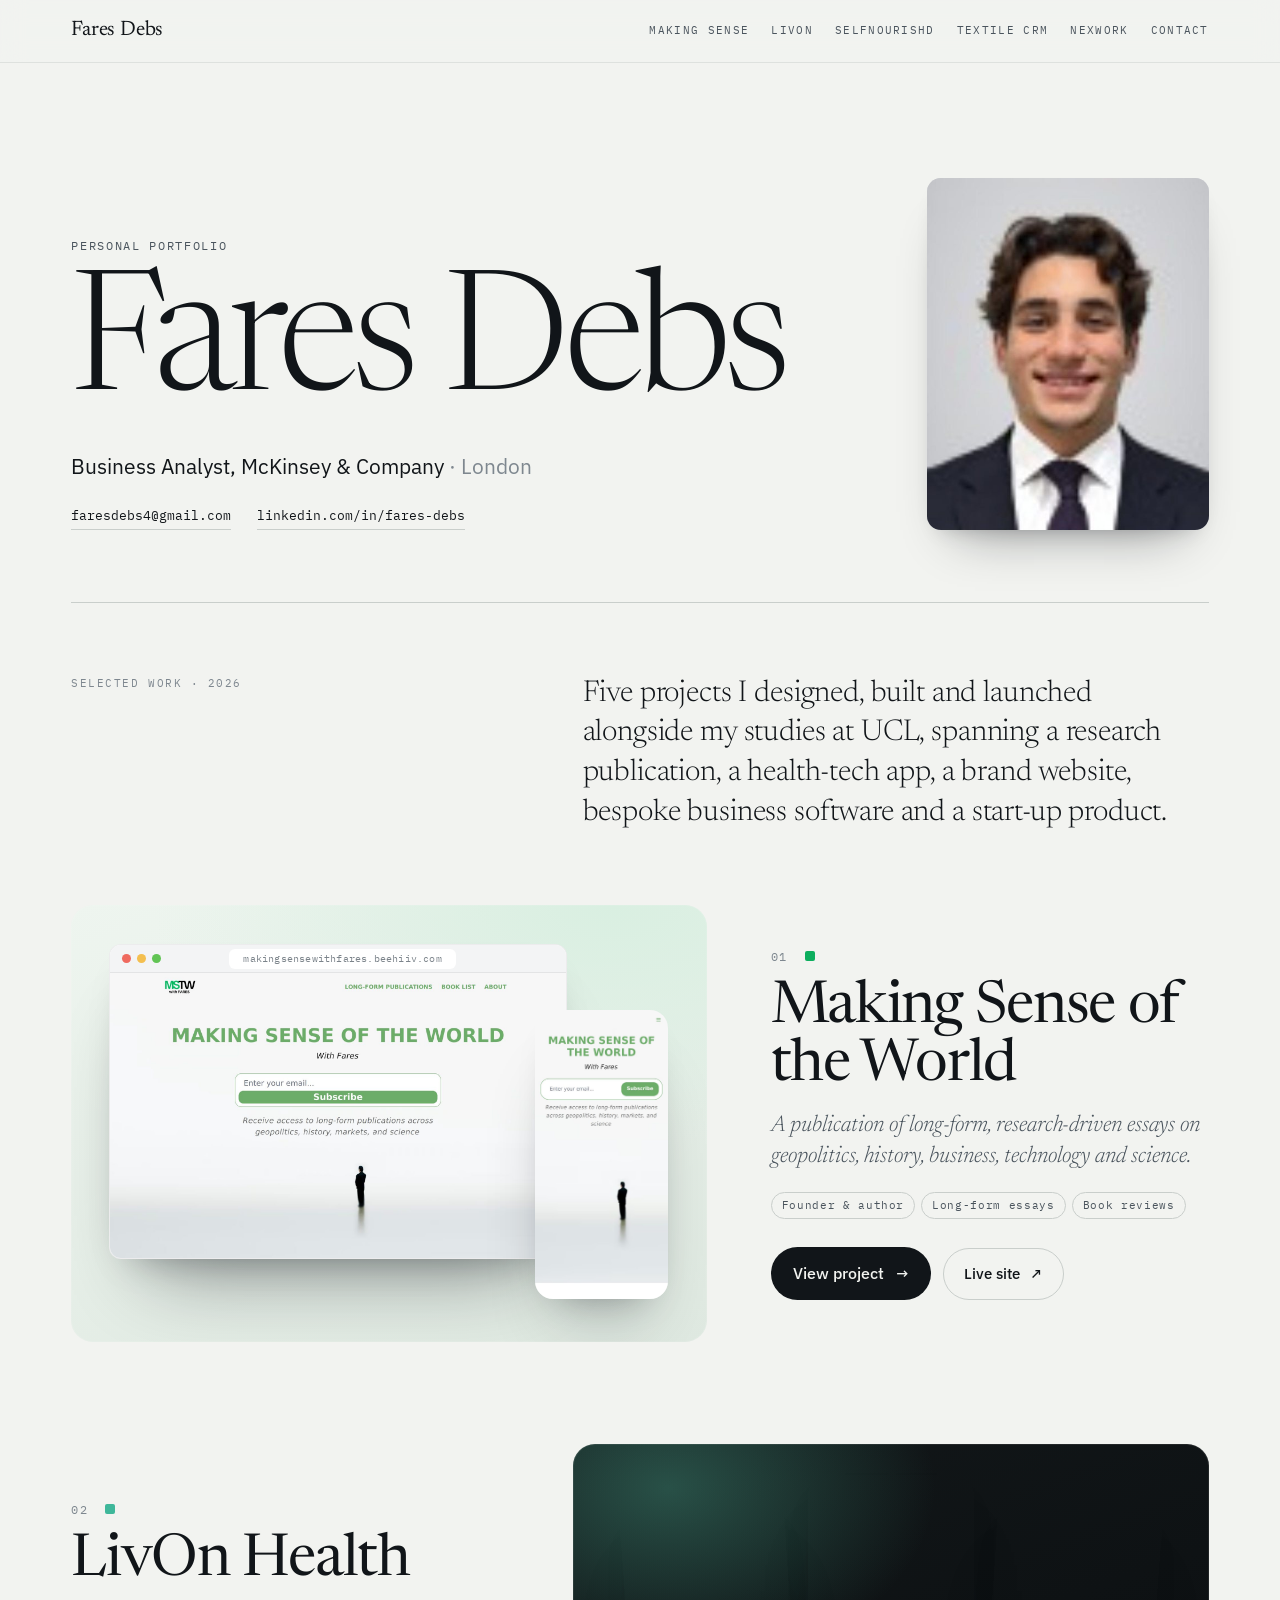
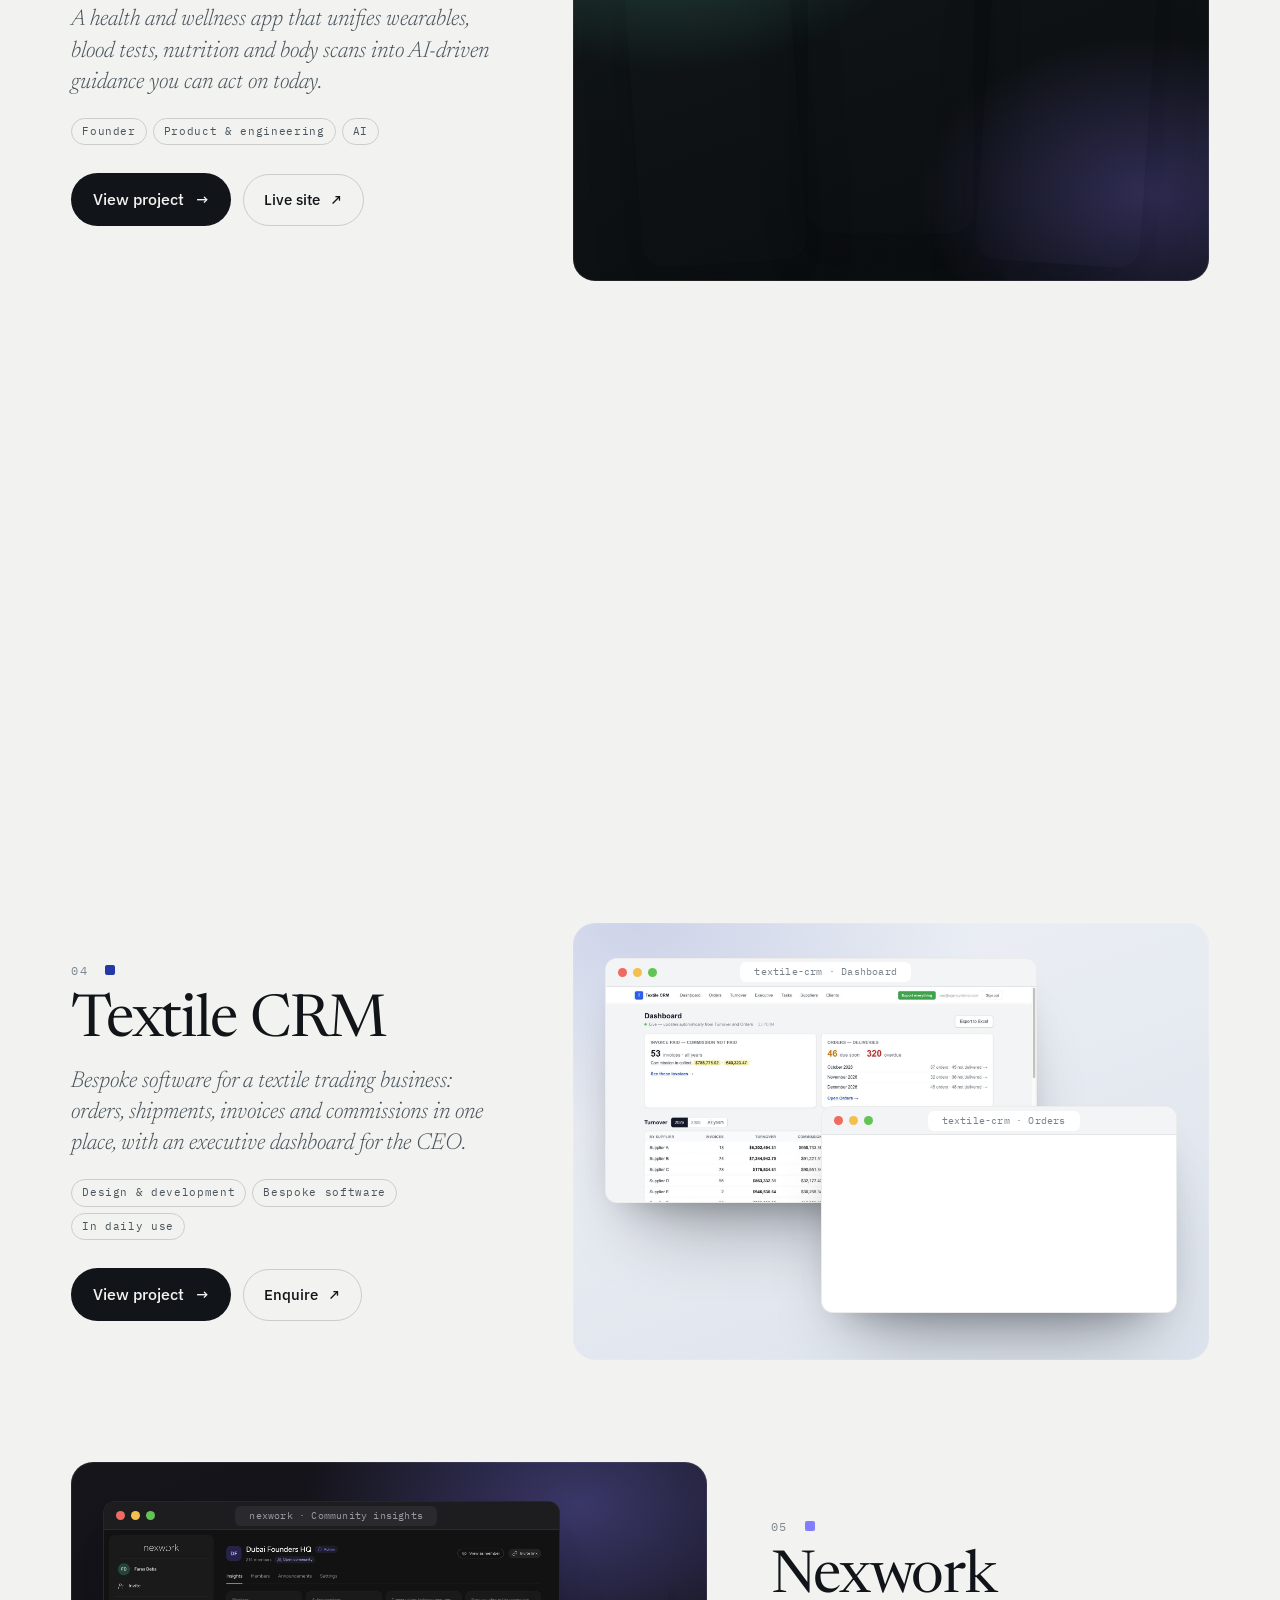
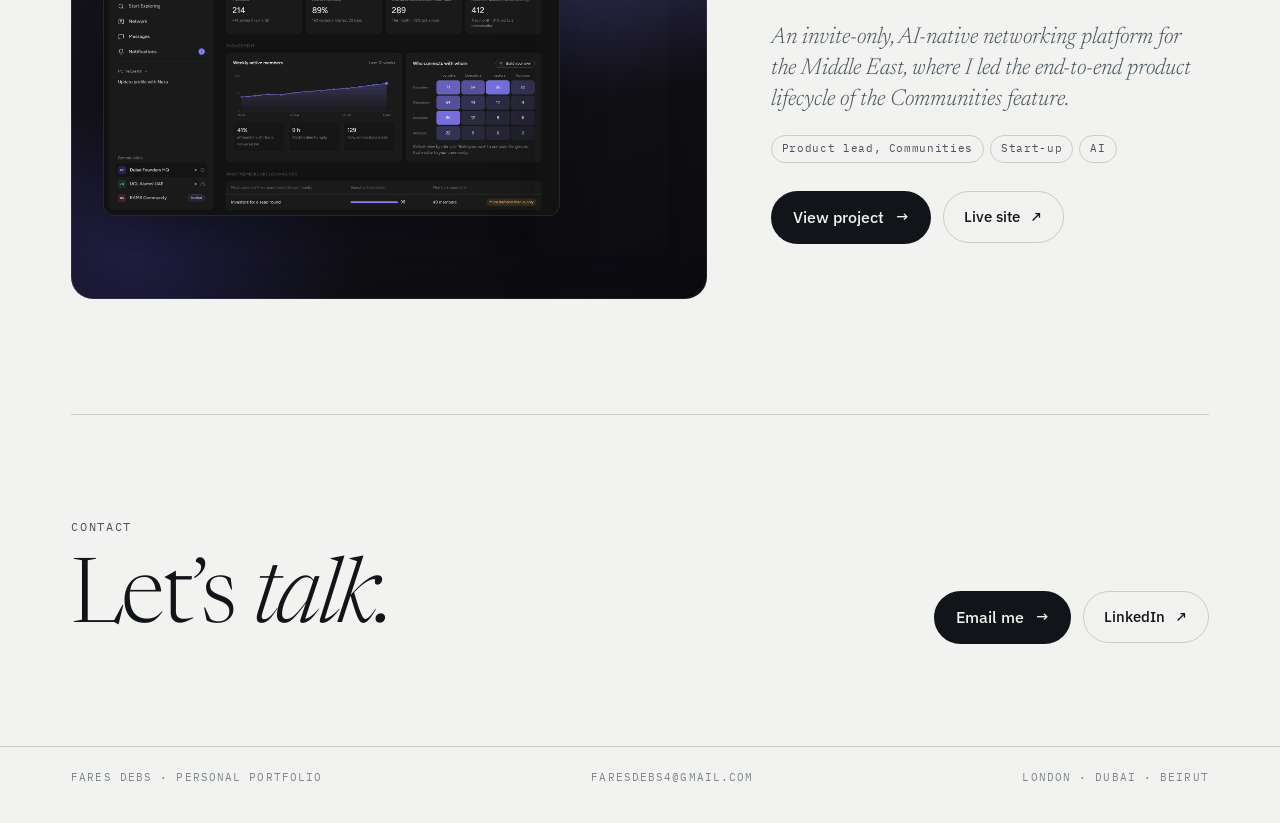
==== index.html @ 8f1ba691 "Add files via upload" ====
<!doctype html>
<html lang="en">
<head>
<meta charset="utf-8">
<meta name="viewport" content="width=device-width, initial-scale=1, viewport-fit=cover">
<title>Fares Debs · Personal Portfolio</title>
<meta name="description" content="Fares Debs, Business Analyst at McKinsey &amp; Company. Personal portfolio: Making Sense of the World, LivOn Health, Selfnourishd, Textile CRM and Nexwork.">
<meta property="og:title" content="Fares Debs · Personal Portfolio">
<meta property="og:description" content="Fares Debs, Business Analyst at McKinsey &amp; Company. Personal portfolio: Making Sense of the World, LivOn Health, Selfnourishd, Textile CRM and Nexwork.">
<meta property="og:type" content="website">
<meta property="og:image" content="/img/og.jpg">
<meta name="theme-color" content="#F2F3F0">
<link rel="icon" href="/favicon.svg" type="image/svg+xml">
<link rel="preconnect" href="https://fonts.googleapis.com"><link rel="preconnect" href="https://fonts.gstatic.com" crossorigin><link rel="stylesheet" href="https://fonts.googleapis.com/css2?family=IBM+Plex+Mono:wght@400;500&family=IBM+Plex+Sans:wght@400;500;600&family=Newsreader:ital,opsz,wght@0,6..72,300;0,6..72,400;1,6..72,300;1,6..72,400&display=swap">
<link rel="stylesheet" href="/style.css">
</head>
<body>
<header class="bar"><div class="wrap">
  <a class="me" href="/">Fares Debs</a>
  <nav aria-label="Projects"><a class="opt" href="/making-sense">Making Sense</a><a class="opt" href="/livon">LivOn</a><a class="opt" href="/selfnourishd">Selfnourishd</a><a class="opt" href="/textile-crm">Textile CRM</a><a class="opt" href="/nexwork">Nexwork</a><a href="mailto:faresdebs4@gmail.com">Contact</a></nav>
</div></header>

<main class="wrap">
  <section class="hero">
    <div>
      <div class="eyebrow">Personal Portfolio</div>
      <h1>Fares Debs</h1>
      <p class="role">Business Analyst, McKinsey &amp; Company <span>· London</span></p>
      <div class="contact"><a href="mailto:faresdebs4@gmail.com">faresdebs4@gmail.com</a><a href="https://www.linkedin.com/in/fares-debs/" target="_blank" rel="noopener">linkedin.com/in/fares-debs</a></div>
    </div>
    <div class="portrait"><img src="/img/portrait.jpg" alt="Portrait of Fares Debs"></div>
  </section>
  <section class="intro">
    <div class="label">Selected work · 2026</div>
    <p>Five projects I designed, built and launched alongside my studies at UCL, spanning a research publication, a health-tech app, a brand website, bespoke business software and a start-up product.</p>
  </section>
  <section class="rows" id="projects">
    <article class="row rv">
  <a class="stage thumb t-ms" href="/making-sense" aria-label="Making Sense of the World"><div class="win " style="left:6%;top:9%;width:72%"><div class="chrome"><i></i><i></i><i></i><span class="url">makingsensewithfares.beehiiv.com</span></div><div class="shot"><img src="/img/ms-home.jpg" alt="Making Sense of the World homepage" decoding="async"></div></div><div class="phone" style="right:6%;top:24%;width:21%;aspect-ratio:600/1298;border-radius:18px"><img src="/img/ms-home-m.jpg" alt="Mobile view" decoding="async"></div></a>
  <div>
    <div class="num">01 <span class="sw" style="background:#0DAE5E;margin-left:8px"></span></div>
    <h2><a href="/making-sense">Making Sense of the World</a></h2>
    <p class="one">A publication of long-form, research-driven essays on geopolitics, history, business, technology and science.</p>
    <div class="tags"><span class="tag">Founder & author</span><span class="tag">Long-form essays</span><span class="tag">Book reviews</span></div>
    <div class="actions"><a class="cta" href="/making-sense">View project <span class="ar">→</span></a><a class="ghost" href="https://makingsensewithfares.beehiiv.com/" target="_blank" rel="noopener">Live site <span class="ar">↗</span></a></div>
  </div>
</article><article class="row rv">
  <a class="stage thumb t-lv" href="/livon" aria-label="LivOn Health"><div class="phone" style="left:9%;top:14%;width:26%;aspect-ratio:1290/2796;transform:rotate(-4deg)"><img src="/img/livon-03.jpg" alt="Meet Liv" decoding="async"></div><div class="phone" style="left:37%;top:7%;width:26%;aspect-ratio:1290/2796;z-index:2"><img src="/img/livon-01.jpg" alt="LivOn home" decoding="async"></div><div class="phone" style="left:65%;top:14%;width:26%;aspect-ratio:1290/2796;transform:rotate(4deg)"><img src="/img/livon-06.jpg" alt="Blood tests" decoding="async"></div></a>
  <div>
    <div class="num">02 <span class="sw" style="background:#3FB79A;margin-left:8px"></span></div>
    <h2><a href="/livon">LivOn Health</a></h2>
    <p class="one">A health and wellness app that unifies wearables, blood tests, nutrition and body scans into AI-driven guidance you can act on today.</p>
    <div class="tags"><span class="tag">Founder</span><span class="tag">Product & engineering</span><span class="tag">AI</span></div>
    <div class="actions"><a class="cta" href="/livon">View project <span class="ar">→</span></a><a class="ghost" href="https://livonhealth.app/" target="_blank" rel="noopener">Live site <span class="ar">↗</span></a></div>
  </div>
</article><article class="row rv">
  <a class="stage thumb t-sn" href="/selfnourishd" aria-label="Selfnourishd"><div class="win " style="left:5%;top:8%;width:66%"><div class="chrome"><i></i><i></i><i></i><span class="url">selfnourishd.com</span></div><div class="shot"><img src="/img/sn-home.jpg" alt="Selfnourishd website" decoding="async"></div></div><div class="win " style="right:5%;top:42%;width:56%"><div class="chrome"><i></i><i></i><i></i><span class="url">selfnourishd.com/admin</span></div><div class="shot"><img src="/img/sn-admin-look.jpg" alt="Selfnourishd admin panel" decoding="async"></div></div></a>
  <div>
    <div class="num">03 <span class="sw" style="background:#EC5929;margin-left:8px"></span></div>
    <h2><a href="/selfnourishd">Selfnourishd</a></h2>
    <p class="one">A website for a health and wellness brand, with a custom admin panel that lets the founder edit the entire site herself.</p>
    <div class="tags"><span class="tag">Design & development</span><span class="tag">Website</span><span class="tag">Admin panel</span></div>
    <div class="actions"><a class="cta" href="/selfnourishd">View project <span class="ar">→</span></a><a class="ghost" href="https://www.selfnourishd.com/" target="_blank" rel="noopener">Live site <span class="ar">↗</span></a></div>
  </div>
</article><article class="row rv">
  <a class="stage thumb t-crm" href="/textile-crm" aria-label="Textile CRM"><div class="win " style="left:5%;top:8%;width:68%"><div class="chrome"><i></i><i></i><i></i><span class="url">textile-crm · Dashboard</span></div><div class="shot"><img src="/img/crm-dashboard.jpg" alt="CRM dashboard" decoding="async"></div></div><div class="win " style="right:5%;top:42%;width:56%"><div class="chrome"><i></i><i></i><i></i><span class="url">textile-crm · Orders</span></div><div class="shot"><img src="/img/crm-orders-alerts.jpg" alt="CRM orders" decoding="async"></div></div></a>
  <div>
    <div class="num">04 <span class="sw" style="background:#2438A6;margin-left:8px"></span></div>
    <h2><a href="/textile-crm">Textile CRM</a></h2>
    <p class="one">Bespoke software for a textile trading business: orders, shipments, invoices and commissions in one place, with an executive dashboard for the CEO.</p>
    <div class="tags"><span class="tag">Design & development</span><span class="tag">Bespoke software</span><span class="tag">In daily use</span></div>
    <div class="actions"><a class="cta" href="/textile-crm">View project <span class="ar">→</span></a><a class="ghost" href="mailto:faresdebs4@gmail.com?subject=Bespoke%20CRM%20enquiry">Enquire <span class="ar">↗</span></a></div>
  </div>
</article><article class="row rv">
  <a class="stage thumb t-nx" href="/nexwork" aria-label="Nexwork"><div class="win dark " style="left:5%;top:9%;width:72%"><div class="chrome"><i></i><i></i><i></i><span class="url">nexwork · Community insights</span></div><div class="shot"><img src="/img/nx-proto-admin.jpg" alt="Nexwork community insights" decoding="async"></div></div><div class="phone" style="right:6%;top:24%;width:21%;aspect-ratio:600/1298;border-radius:18px"><img src="/img/nx-home-m.jpg" alt="nexworkme.com on mobile" decoding="async"></div></a>
  <div>
    <div class="num">05 <span class="sw" style="background:#837DFF;margin-left:8px"></span></div>
    <h2><a href="/nexwork">Nexwork</a></h2>
    <p class="one">An invite-only, AI-native networking platform for the Middle East, where I led the end-to-end product lifecycle of the Communities feature.</p>
    <div class="tags"><span class="tag">Product lead, Communities</span><span class="tag">Start-up</span><span class="tag">AI</span></div>
    <div class="actions"><a class="cta" href="/nexwork">View project <span class="ar">→</span></a><a class="ghost" href="https://nexworkme.com/" target="_blank" rel="noopener">Live site <span class="ar">↗</span></a></div>
  </div>
</article>
  </section>
  <section class="closing">
    <div><div class="eyebrow">Contact</div><p class="talk" style="margin-top:22px">Let&rsquo;s <em>talk.</em></p></div>
    <div class="actions"><a class="cta" href="mailto:faresdebs4@gmail.com">Email me <span class="ar">→</span></a><a class="ghost" href="https://www.linkedin.com/in/fares-debs/" target="_blank" rel="noopener">LinkedIn <span class="ar">↗</span></a></div>
  </section>
</main>
<footer><div class="wrap"><span>Fares Debs · Personal Portfolio</span><span><a href="mailto:faresdebs4@gmail.com">faresdebs4@gmail.com</a></span><span>London · Dubai · Beirut</span></div></footer>
<script>
(()=>{const els=document.querySelectorAll('.rv');if(!('IntersectionObserver' in window)){els.forEach(e=>e.classList.add('in'));return}
const io=new IntersectionObserver(es=>es.forEach(e=>{if(e.isIntersecting){e.target.classList.add('in');io.unobserve(e.target)}}),{rootMargin:'0px 0px -8% 0px'});els.forEach(e=>io.observe(e))})();
</script>
</body>
</html>
---- style.css ----
:root{
  --paper:#F2F3F0; --raise:#FFFFFF; --ink:#111519; --ink-2:#4A545D; --ink-3:#7E878F;
  --rule:#C9CECB; --rule-2:#DEE1DE; --accent:#2438A6;
  --serif:"Newsreader", Georgia, "Times New Roman", serif;
  --sans:"IBM Plex Sans", "Helvetica Neue", Arial, sans-serif;
  --mono:"IBM Plex Mono", ui-monospace, Menlo, Consolas, monospace;
  --gut:clamp(16px,4vw,64px);
  --max:1240px;
  --shadow-lg:0 50px 80px -40px rgba(10,14,20,.45), 0 18px 36px -24px rgba(10,14,20,.35);
  --shadow-md:0 30px 50px -30px rgba(10,14,20,.45), 0 10px 20px -14px rgba(10,14,20,.25);
  color-scheme:light;
}
*{box-sizing:border-box}
html,body{margin:0}
html{scroll-behavior:smooth;-webkit-text-size-adjust:100%}
body{background:var(--paper);color:var(--ink);font-family:var(--sans);font-size:16px;line-height:1.6;-webkit-font-smoothing:antialiased;overflow-x:hidden}
a{color:inherit;text-decoration:none}
a:focus-visible{outline:2px solid var(--accent);outline-offset:3px;border-radius:2px}
img{max-width:100%;display:block}
h1,h2,h3,p,figure,ul{margin:0;padding:0}
.wrap{max-width:var(--max);margin:0 auto;padding-inline:var(--gut)}
.label{font-family:var(--mono);font-size:11px;letter-spacing:.14em;text-transform:uppercase;color:var(--ink-3)}
.eyebrow{font-family:var(--mono);font-size:12px;letter-spacing:.14em;text-transform:uppercase;color:var(--ink-2);display:flex;gap:12px;align-items:center;flex-wrap:wrap}
.sw{width:10px;height:10px;display:inline-block;flex:none;border-radius:2px}

/* ---------- top bar ---------- */
.bar{position:sticky;top:0;z-index:20;background:color-mix(in srgb,var(--paper) 86%,transparent);backdrop-filter:blur(12px);-webkit-backdrop-filter:blur(12px);border-bottom:1px solid var(--rule-2)}
.bar .wrap{display:flex;justify-content:space-between;align-items:center;gap:16px;padding-block:14px}
.bar .me{font-family:var(--serif);font-size:21px;letter-spacing:-.01em}
.bar nav{display:flex;gap:22px;font-family:var(--mono);font-size:11px;letter-spacing:.12em;text-transform:uppercase}
.bar nav a{color:var(--ink-2);transition:color .15s}
.bar nav a:hover,.bar nav a[aria-current]{color:var(--ink)}
@media (max-width:860px){.bar nav .opt{display:none}}

/* ---------- buttons ---------- */
.cta{display:inline-flex;align-items:center;gap:12px;background:var(--ink);color:var(--paper);font-size:15.5px;font-weight:500;padding:14px 22px;border-radius:999px;transition:transform .2s ease, opacity .2s}
.cta:hover{transform:translateY(-1px);opacity:.9}
.cta .ar{font-size:15px}
.ghost{display:inline-flex;align-items:center;gap:10px;font-size:15px;font-weight:500;padding:13px 20px;border-radius:999px;border:1px solid var(--rule);transition:border-color .2s}
.ghost:hover{border-color:var(--ink)}
.actions{display:flex;gap:12px;flex-wrap:wrap;align-items:center}

/* ---------- home hero ---------- */
.hero{display:grid;grid-template-columns:minmax(0,1fr) auto;gap:clamp(28px,6vw,96px);align-items:end;padding-block:clamp(56px,9vw,120px) clamp(40px,6vw,72px);border-bottom:1px solid var(--rule)}
.hero h1{font-family:var(--serif);font-weight:300;font-size:clamp(68px,13vw,184px);line-height:.86;letter-spacing:-.04em;margin-top:24px}
.hero .role{font-size:clamp(18px,1.8vw,21px);margin-top:28px;color:var(--ink)}
.hero .role span{color:var(--ink-3)}
.contact{display:flex;gap:10px 26px;flex-wrap:wrap;font-family:var(--mono);font-size:13px;margin-top:22px}
.contact a{border-bottom:1px solid var(--rule);padding-bottom:2px;transition:border-color .15s}
.contact a:hover{border-color:var(--ink)}
.portrait{width:clamp(180px,22vw,300px);aspect-ratio:4/5;border-radius:14px;overflow:hidden;box-shadow:var(--shadow-md);background:#d9dcdf}
.portrait img{width:100%;height:100%;object-fit:cover;object-position:50% 30%}
@media (max-width:760px){.hero{grid-template-columns:1fr}.portrait{order:-1;width:150px}}

.intro{display:grid;grid-template-columns:minmax(0,1fr) minmax(0,1.4fr);gap:clamp(24px,5vw,80px);padding-block:clamp(40px,6vw,72px)}
.intro p{font-family:var(--serif);font-weight:300;font-size:clamp(22px,2.4vw,30px);line-height:1.32;letter-spacing:-.005em}
@media (max-width:760px){.intro{grid-template-columns:1fr}}

/* ---------- project rows (home) ---------- */
.rows{display:grid;gap:clamp(56px,8vw,112px);padding-bottom:clamp(64px,9vw,128px)}
.row{display:grid;grid-template-columns:minmax(0,1.45fr) minmax(0,1fr);gap:clamp(28px,5vw,80px);align-items:center}
.row:nth-child(even) .stage{order:2}
@media (max-width:900px){.row{grid-template-columns:1fr}.row:nth-child(even) .stage{order:0}}
.row .num{font-family:var(--mono);font-size:12px;letter-spacing:.14em;color:var(--ink-3)}
.row h2{font-family:var(--serif);font-weight:400;font-size:clamp(40px,4.6vw,64px);line-height:.98;letter-spacing:-.022em;margin-top:14px}
.row .one{font-family:var(--serif);font-style:italic;font-weight:300;font-size:clamp(19px,1.8vw,23px);line-height:1.35;color:var(--ink-2);margin-top:14px}
.row .tags{display:flex;flex-wrap:wrap;gap:6px;margin-top:20px}
.tag{font-family:var(--mono);font-size:11px;letter-spacing:.06em;border:1px solid var(--rule);padding:4px 10px;border-radius:999px;color:var(--ink-2);white-space:nowrap}
.row .actions{margin-top:28px}
.row .stage{transition:transform .5s cubic-bezier(.2,.7,.2,1)}
.row a.stage:hover{transform:translateY(-4px)}

/* ---------- stages (tinted backdrops for screenshots) ---------- */
.stage{position:relative;display:block;border-radius:22px;overflow:hidden;isolation:isolate}
.stage::after{content:"";position:absolute;inset:0;border-radius:inherit;box-shadow:inset 0 0 0 1px rgba(255,255,255,.08);pointer-events:none}
.stage.thumb{aspect-ratio:16/11}
.t-ms{background:radial-gradient(120% 90% at 85% 0%,#d9efe1 0%,rgba(217,239,225,0) 60%),linear-gradient(160deg,#eef5ef 0%,#dfe9e1 100%)}
.t-lv{background:radial-gradient(70% 70% at 15% 10%,rgba(84,190,160,.35),transparent 60%),radial-gradient(60% 60% at 90% 80%,rgba(140,120,255,.28),transparent 60%),linear-gradient(160deg,#121719 0%,#0a0d0f 100%)}
.t-sn{background:radial-gradient(90% 80% at 90% 10%,rgba(236,89,41,.18),transparent 60%),linear-gradient(160deg,#f6efe6 0%,#ebe0d2 100%)}
.t-crm{background:radial-gradient(90% 80% at 10% 0%,rgba(36,56,166,.16),transparent 60%),linear-gradient(160deg,#eef1f6 0%,#dde3ec 100%)}
.t-nx{background:radial-gradient(70% 70% at 80% 10%,rgba(131,125,255,.35),transparent 62%),radial-gradient(60% 60% at 10% 90%,rgba(91,80,230,.22),transparent 60%),linear-gradient(160deg,#16151c 0%,#0c0c10 100%)}

/* browser window */
.win{position:absolute;border-radius:12px;overflow:hidden;background:#fff;box-shadow:var(--shadow-lg);border:1px solid rgba(17,21,25,.08)}
.win.dark{background:#141414;border-color:rgba(255,255,255,.08)}
.win .chrome{height:28px;display:flex;align-items:center;gap:6px;padding:0 12px;background:#f3f4f5;border-bottom:1px solid rgba(17,21,25,.07)}
.win.dark .chrome{background:#1d1d20;border-bottom-color:rgba(255,255,255,.06)}
.win .chrome i{width:9px;height:9px;border-radius:50%;background:#d4d7da;display:block;flex:none}
.win.dark .chrome i{background:#3a3a3f}
.win .chrome i:nth-child(1){background:#ef6a5f}.win .chrome i:nth-child(2){background:#f4bf4f}.win .chrome i:nth-child(3){background:#61c454}
.win .chrome .url{margin:0 auto;font-family:var(--mono);font-size:10px;letter-spacing:.02em;color:#7b838a;background:#fff;border-radius:6px;padding:2px 14px;max-width:60%;white-space:nowrap;overflow:hidden;text-overflow:ellipsis;transform:translateX(-18px)}
.win.dark .chrome .url{background:#2a2a2e;color:#9a9aa3}
.win img{width:100%;height:auto;display:block}
.win .shot{overflow:hidden}
.win .shot img{object-fit:cover;object-position:top left;width:100%;height:100%}

/* phone */
.phone{position:absolute;border-radius:22px;overflow:hidden;box-shadow:var(--shadow-lg)}
.phone img{width:100%;height:100%;object-fit:cover;object-position:top}

/* ---------- project page ---------- */
.p-hero{padding-block:clamp(48px,7vw,96px) clamp(28px,4vw,48px)}
.p-hero .back{font-family:var(--mono);font-size:11px;letter-spacing:.12em;text-transform:uppercase;color:var(--ink-3)}
.p-hero .back:hover{color:var(--ink)}
.p-hero h1{font-family:var(--serif);font-weight:400;font-size:clamp(56px,9vw,124px);line-height:.92;letter-spacing:-.035em;margin-top:28px}
.p-hero h1.long{font-size:clamp(46px,7vw,96px)}
.p-hero .sub{font-family:var(--serif);font-style:italic;font-weight:300;font-size:clamp(21px,2.4vw,30px);line-height:1.3;color:var(--ink-2);margin-top:20px;max-width:880px}
.p-hero .actions{margin-top:34px}
.meta{display:grid;grid-template-columns:repeat(3,minmax(0,1fr));gap:16px 32px;margin-top:44px;padding-top:20px;border-top:1px solid var(--ink)}
.meta div span{display:block}
.meta .v{font-size:15px;margin-top:6px}
@media (max-width:700px){.meta{grid-template-columns:1fr 1fr}}

.showcase{margin-block:clamp(8px,2vw,24px) clamp(56px,8vw,104px)}
.big{position:relative;border-radius:26px;overflow:hidden;isolation:isolate;padding:clamp(20px,5vw,72px) clamp(16px,5vw,72px) 0}
.big .win,.big .phone{position:relative}
.big .win{box-shadow:0 60px 100px -50px rgba(10,14,20,.6),0 20px 40px -26px rgba(10,14,20,.4)}
.big.pad-b{padding-bottom:clamp(20px,5vw,72px)}
.cap{font-family:var(--mono);font-size:11px;letter-spacing:.11em;text-transform:uppercase;color:var(--ink-3);margin-top:14px;display:flex;justify-content:space-between;gap:12px;flex-wrap:wrap}

.split{display:grid;grid-template-columns:repeat(2,minmax(0,1fr));gap:clamp(16px,2.4vw,28px)}
@media (max-width:820px){.split{grid-template-columns:1fr}}
.panel{border-radius:22px;overflow:hidden;padding:clamp(18px,3vw,36px) clamp(16px,3vw,36px) 0;position:relative;isolation:isolate}
.panel .win{position:relative;border-bottom-left-radius:0;border-bottom-right-radius:0;border-bottom:0}
.panel h3{font-family:var(--serif);font-weight:400;font-size:clamp(26px,2.6vw,34px);letter-spacing:-.015em;line-height:1.05}
.panel p{font-size:15px;color:var(--ink-2);margin:10px 0 24px;max-width:460px}
.panel.on-dark h3{color:#f2f2f2}.panel.on-dark p{color:#a9adb3}
.panel .label{margin-bottom:12px}

.story{display:grid;grid-template-columns:minmax(0,.9fr) minmax(0,1.3fr);gap:clamp(28px,6vw,96px);padding-block:clamp(48px,7vw,96px);border-top:1px solid var(--rule)}
@media (max-width:860px){.story{grid-template-columns:1fr}}
.story h2{font-family:var(--serif);font-weight:400;font-size:clamp(32px,3.6vw,48px);line-height:1.02;letter-spacing:-.02em}
.story .lede{font-family:var(--serif);font-weight:300;font-size:clamp(20px,2vw,25px);line-height:1.42;color:var(--ink)}
.hl{list-style:none;margin-top:30px;border-top:1px solid var(--ink)}
.hl li{display:grid;grid-template-columns:28px 1fr;gap:8px;font-size:16px;padding:14px 0;border-bottom:1px solid var(--rule-2)}
.hl li b{font-family:var(--mono);font-weight:400;font-size:11px;color:var(--ink-3);padding-top:4px}
.stack{display:flex;flex-wrap:wrap;gap:6px;margin-top:22px}
.stack span{font-family:var(--mono);font-size:11.5px;border:1px solid var(--rule);padding:4px 9px;border-radius:4px;background:var(--raise)}

/* film strip of phone screens */
.strip{display:grid;grid-auto-flow:column;grid-auto-columns:clamp(200px,24vw,290px);gap:clamp(14px,1.8vw,22px);overflow-x:auto;scroll-snap-type:x mandatory;padding:clamp(24px,4vw,56px);scrollbar-width:thin}
.strip figure{scroll-snap-align:start}
.strip img{border-radius:18px;box-shadow:0 30px 50px -30px rgba(0,0,0,.7);aspect-ratio:1290/2796;object-fit:cover}
.strip figcaption{font-family:var(--mono);font-size:10.5px;letter-spacing:.11em;text-transform:uppercase;color:#8f979e;margin-top:12px}

.gallery{display:grid;grid-template-columns:repeat(2,minmax(0,1fr));gap:clamp(16px,2.4vw,28px)}
@media (max-width:820px){.gallery{grid-template-columns:1fr}}
.gallery figure .frame{border-radius:20px;padding:clamp(16px,2.6vw,32px);padding-bottom:0;overflow:hidden}
.gallery figure .frame .win{position:relative;border-bottom-left-radius:0;border-bottom-right-radius:0;border-bottom:0}

.essays{border-top:1px solid var(--ink)}
.essays a{display:grid;grid-template-columns:1fr auto;gap:16px;align-items:baseline;padding:16px 0;border-bottom:1px solid var(--rule-2);font-family:var(--serif);font-size:clamp(19px,1.9vw,24px);line-height:1.22;transition:color .15s}
.essays a span{font-family:var(--mono);font-size:11px;letter-spacing:.08em;color:var(--ink-3);white-space:nowrap}
.essays a:hover{color:var(--accent)}

.note{font-family:var(--mono);font-size:11.5px;letter-spacing:.06em;color:var(--ink-3);border:1px dashed var(--rule);border-radius:10px;padding:12px 14px;margin-top:22px}

.next{display:flex;justify-content:space-between;align-items:end;gap:24px;flex-wrap:wrap;padding-block:clamp(48px,7vw,88px);border-top:1px solid var(--rule)}
.next .nm{font-family:var(--serif);font-size:clamp(36px,5vw,64px);line-height:1;letter-spacing:-.02em;margin-top:10px;display:block;transition:color .15s}
.next a:hover .nm{color:var(--accent)}

.closing{display:grid;grid-template-columns:minmax(0,1fr) auto;gap:32px;align-items:end;padding-block:clamp(56px,8vw,104px);border-top:1px solid var(--rule)}
.closing .talk{font-family:var(--serif);font-weight:300;font-size:clamp(48px,7vw,96px);line-height:.95;letter-spacing:-.03em}
@media (max-width:760px){.closing{grid-template-columns:1fr}}

footer{border-top:1px solid var(--rule)}
footer .wrap{display:flex;justify-content:space-between;gap:12px;flex-wrap:wrap;padding-block:22px 36px;font-family:var(--mono);font-size:11px;letter-spacing:.1em;text-transform:uppercase;color:var(--ink-3)}

/* reveal */
.rv{opacity:0;transform:translateY(18px);transition:opacity .8s ease, transform .8s cubic-bezier(.2,.7,.2,1)}
.rv.in{opacity:1;transform:none}
@media (prefers-reduced-motion:reduce){html{scroll-behavior:auto}.rv{opacity:1;transform:none}*{transition:none!important}}
.big:not(.pad-b) > .win{border-bottom-left-radius:0;border-bottom-right-radius:0;border-bottom:0}
.big > .win{max-width:1100px;margin:0 auto}
.row:nth-child(even){grid-template-columns:minmax(0,1fr) minmax(0,1.45fr)}
@media (max-width:900px){.row:nth-child(even){grid-template-columns:1fr}}
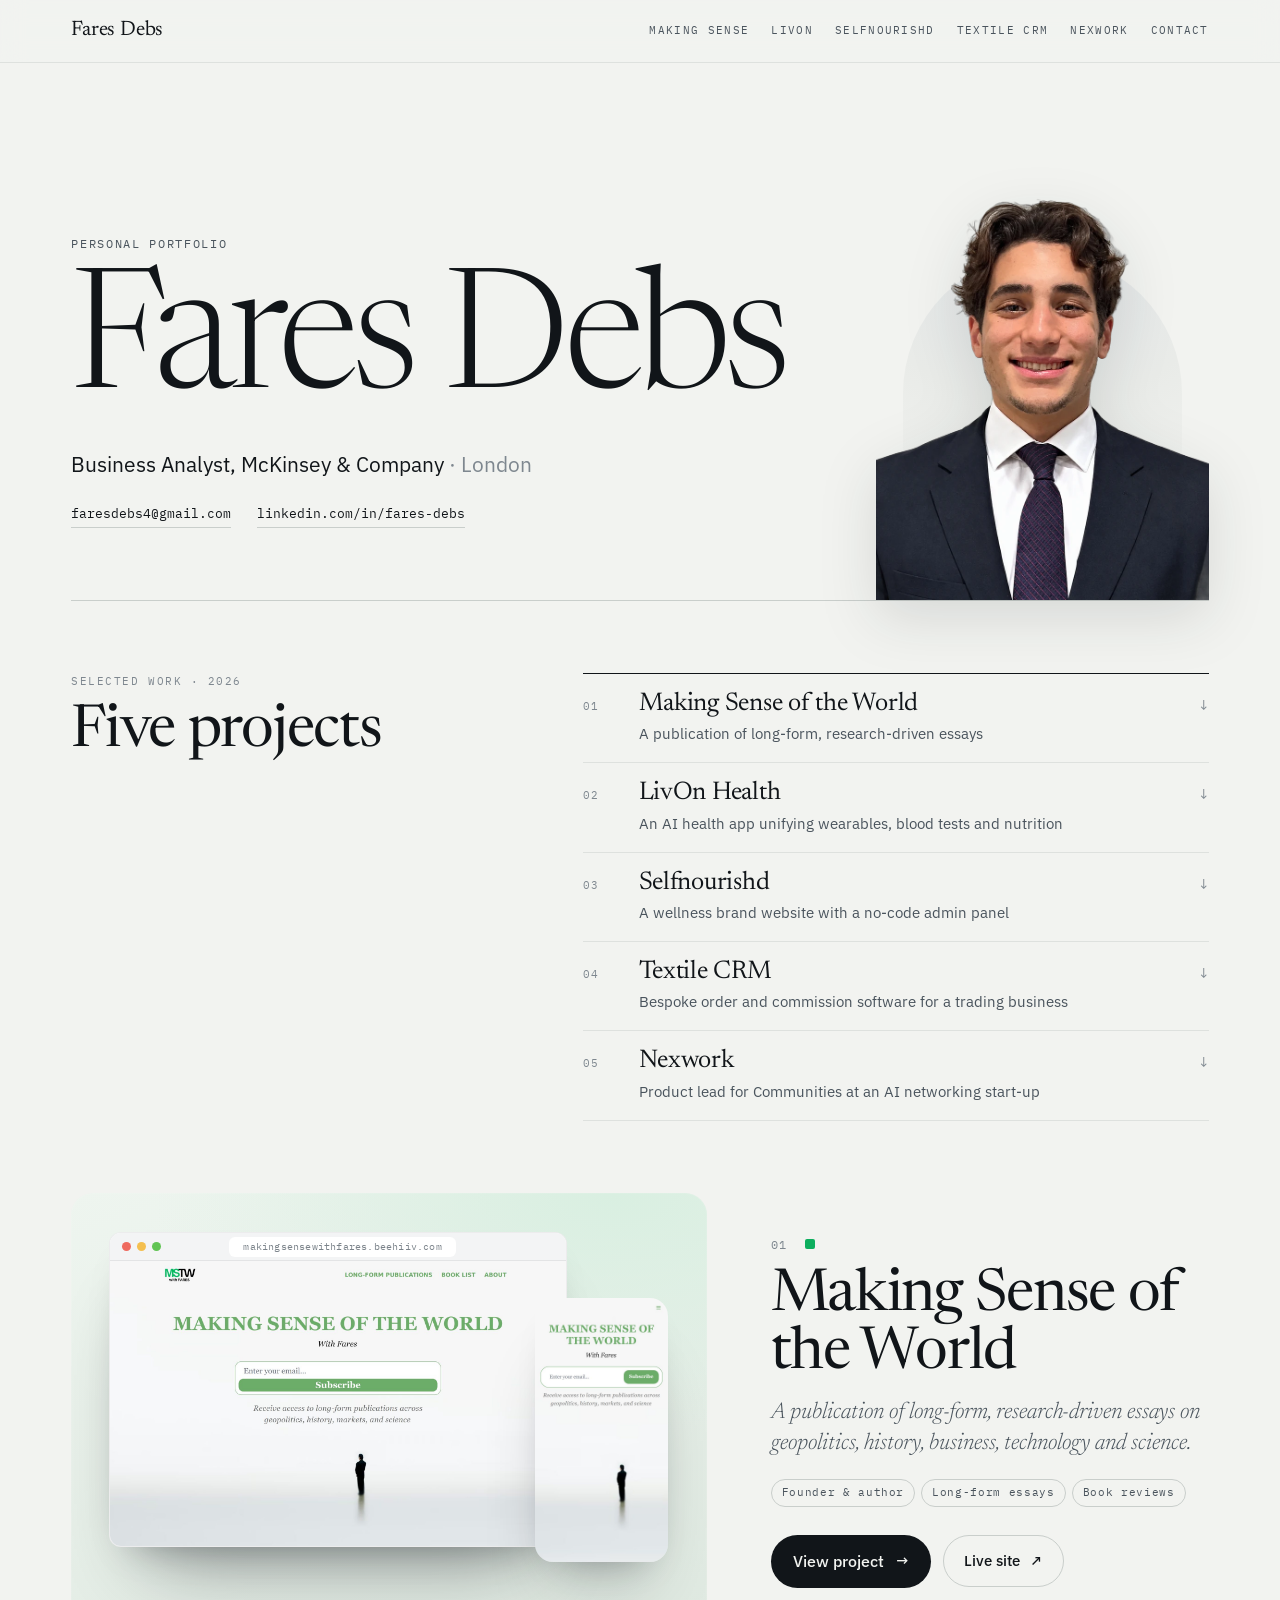
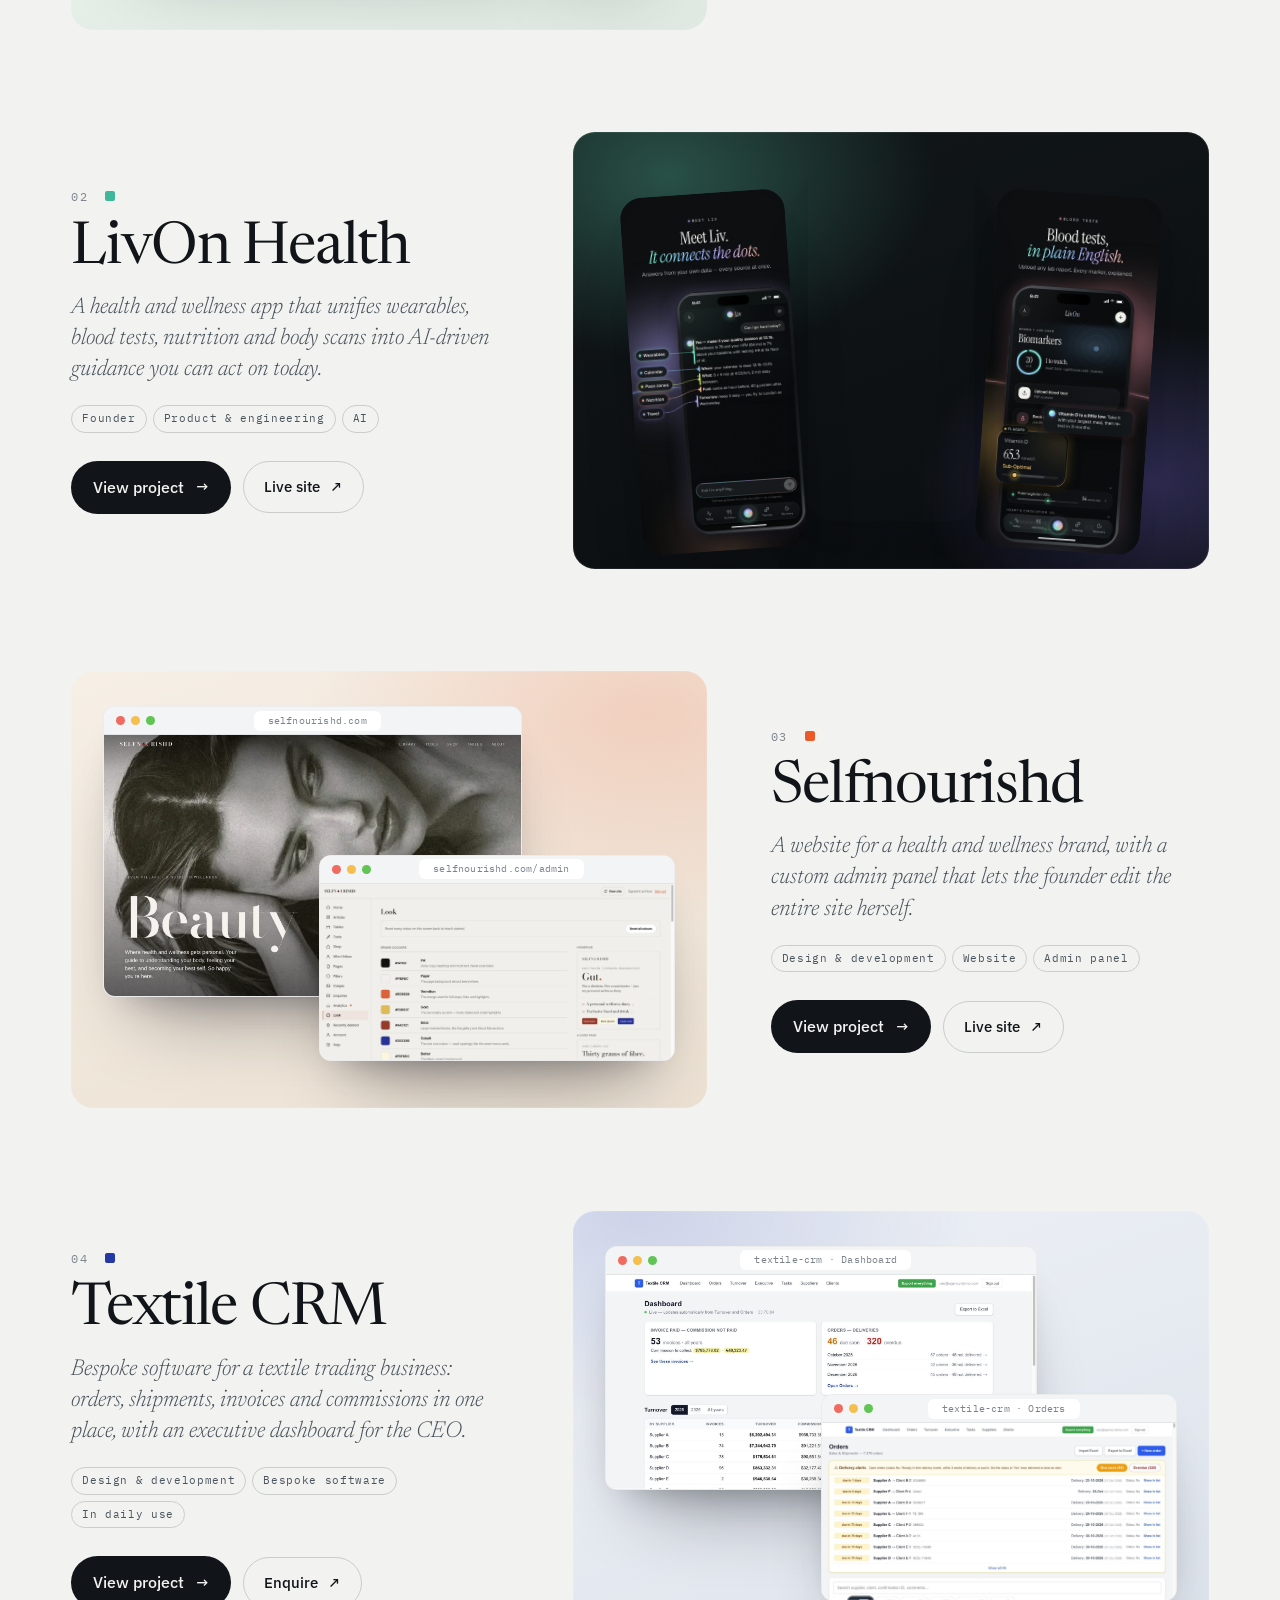
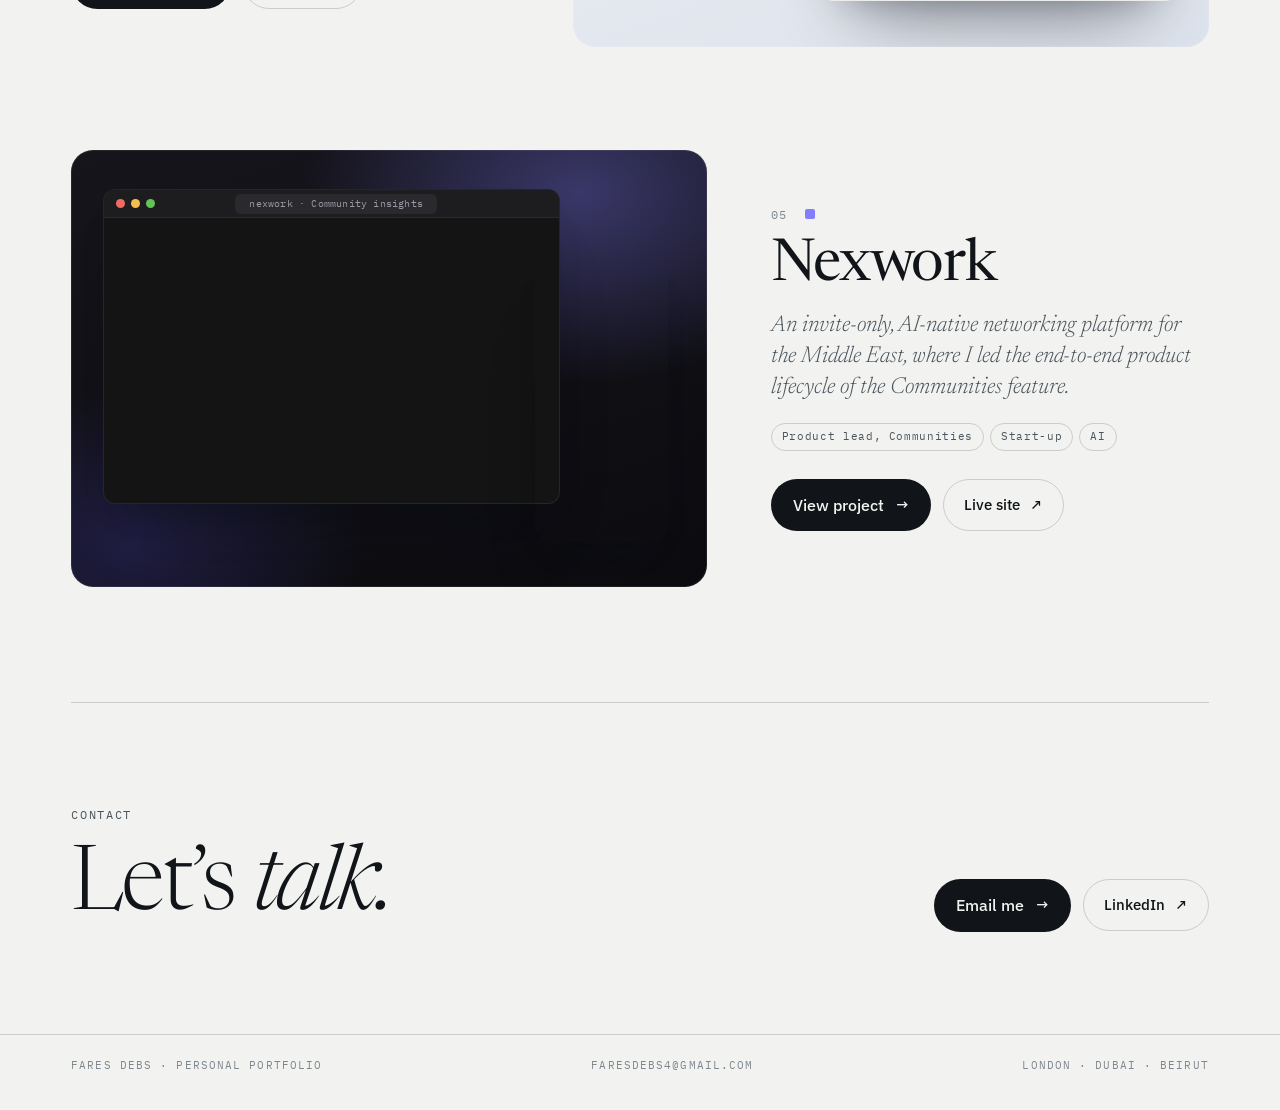
==== commit 4e3c359d: "Add files via upload" ====
--- a/index.html
+++ b/index.html
@@ -28,15 +28,15 @@
       <p class="role">Business Analyst, McKinsey &amp; Company <span>· London</span></p>
       <div class="contact"><a href="mailto:faresdebs4@gmail.com">faresdebs4@gmail.com</a><a href="https://www.linkedin.com/in/fares-debs/" target="_blank" rel="noopener">linkedin.com/in/fares-debs</a></div>
     </div>
-    <div class="portrait"><img src="/img/portrait.jpg" alt="Portrait of Fares Debs"></div>
+    <div class="portrait cut"><img src="/img/portrait-cut.webp" alt="Portrait of Fares Debs" width="720" height="913"></div>
   </section>
   <section class="intro">
-    <div class="label">Selected work · 2026</div>
-    <p>Five projects I designed, built and launched alongside my studies at UCL, spanning a research publication, a health-tech app, a brand website, bespoke business software and a start-up product.</p>
+    <div><div class="label">Selected work · 2026</div><h2 class="five">Five projects</h2></div>
+    <ol class="toc"><li><a href="#making-sense"><span class="n">01</span><span class="t"><b>Making Sense of the World</b><em>A publication of long-form, research-driven essays</em></span><span class="d">↓</span></a></li><li><a href="#livon"><span class="n">02</span><span class="t"><b>LivOn Health</b><em>An AI health app unifying wearables, blood tests and nutrition</em></span><span class="d">↓</span></a></li><li><a href="#selfnourishd"><span class="n">03</span><span class="t"><b>Selfnourishd</b><em>A wellness brand website with a no-code admin panel</em></span><span class="d">↓</span></a></li><li><a href="#textile-crm"><span class="n">04</span><span class="t"><b>Textile CRM</b><em>Bespoke order and commission software for a trading business</em></span><span class="d">↓</span></a></li><li><a href="#nexwork"><span class="n">05</span><span class="t"><b>Nexwork</b><em>Product lead for Communities at an AI networking start-up</em></span><span class="d">↓</span></a></li></ol>
   </section>
   <section class="rows" id="projects">
-    <article class="row rv">
-  <a class="stage thumb t-ms" href="/making-sense" aria-label="Making Sense of the World"><div class="win " style="left:6%;top:9%;width:72%"><div class="chrome"><i></i><i></i><i></i><span class="url">makingsensewithfares.beehiiv.com</span></div><div class="shot"><img src="/img/ms-home.jpg" alt="Making Sense of the World homepage" decoding="async"></div></div><div class="phone" style="right:6%;top:24%;width:21%;aspect-ratio:600/1298;border-radius:18px"><img src="/img/ms-home-m.jpg" alt="Mobile view" decoding="async"></div></a>
+    <article class="row rv" id="making-sense">
+  <a class="stage thumb t-ms" href="/making-sense" aria-label="Making Sense of the World"><div class="win " style="left:6%;top:9%;width:72%"><div class="chrome"><i></i><i></i><i></i><span class="url">makingsensewithfares.beehiiv.com</span></div><div class="shot"><img src="/img/ms-home.jpg" alt="Making Sense of the World homepage" decoding="async"></div></div><div class="phone" style="right:6%;top:24%;width:21%;aspect-ratio:600/1188;border-radius:18px"><img src="/img/ms-home-m.jpg" alt="Mobile view" decoding="async"></div></a>
   <div>
     <div class="num">01 <span class="sw" style="background:#0DAE5E;margin-left:8px"></span></div>
     <h2><a href="/making-sense">Making Sense of the World</a></h2>
@@ -44,7 +44,7 @@
     <div class="tags"><span class="tag">Founder & author</span><span class="tag">Long-form essays</span><span class="tag">Book reviews</span></div>
     <div class="actions"><a class="cta" href="/making-sense">View project <span class="ar">→</span></a><a class="ghost" href="https://makingsensewithfares.beehiiv.com/" target="_blank" rel="noopener">Live site <span class="ar">↗</span></a></div>
   </div>
-</article><article class="row rv">
+</article><article class="row rv" id="livon">
   <a class="stage thumb t-lv" href="/livon" aria-label="LivOn Health"><div class="phone" style="left:9%;top:14%;width:26%;aspect-ratio:1290/2796;transform:rotate(-4deg)"><img src="/img/livon-03.jpg" alt="Meet Liv" decoding="async"></div><div class="phone" style="left:37%;top:7%;width:26%;aspect-ratio:1290/2796;z-index:2"><img src="/img/livon-01.jpg" alt="LivOn home" decoding="async"></div><div class="phone" style="left:65%;top:14%;width:26%;aspect-ratio:1290/2796;transform:rotate(4deg)"><img src="/img/livon-06.jpg" alt="Blood tests" decoding="async"></div></a>
   <div>
     <div class="num">02 <span class="sw" style="background:#3FB79A;margin-left:8px"></span></div>
@@ -53,7 +53,7 @@
     <div class="tags"><span class="tag">Founder</span><span class="tag">Product & engineering</span><span class="tag">AI</span></div>
     <div class="actions"><a class="cta" href="/livon">View project <span class="ar">→</span></a><a class="ghost" href="https://livonhealth.app/" target="_blank" rel="noopener">Live site <span class="ar">↗</span></a></div>
   </div>
-</article><article class="row rv">
+</article><article class="row rv" id="selfnourishd">
   <a class="stage thumb t-sn" href="/selfnourishd" aria-label="Selfnourishd"><div class="win " style="left:5%;top:8%;width:66%"><div class="chrome"><i></i><i></i><i></i><span class="url">selfnourishd.com</span></div><div class="shot"><img src="/img/sn-home.jpg" alt="Selfnourishd website" decoding="async"></div></div><div class="win " style="right:5%;top:42%;width:56%"><div class="chrome"><i></i><i></i><i></i><span class="url">selfnourishd.com/admin</span></div><div class="shot"><img src="/img/sn-admin-look.jpg" alt="Selfnourishd admin panel" decoding="async"></div></div></a>
   <div>
     <div class="num">03 <span class="sw" style="background:#EC5929;margin-left:8px"></span></div>
@@ -62,7 +62,7 @@
     <div class="tags"><span class="tag">Design & development</span><span class="tag">Website</span><span class="tag">Admin panel</span></div>
     <div class="actions"><a class="cta" href="/selfnourishd">View project <span class="ar">→</span></a><a class="ghost" href="https://www.selfnourishd.com/" target="_blank" rel="noopener">Live site <span class="ar">↗</span></a></div>
   </div>
-</article><article class="row rv">
+</article><article class="row rv" id="textile-crm">
   <a class="stage thumb t-crm" href="/textile-crm" aria-label="Textile CRM"><div class="win " style="left:5%;top:8%;width:68%"><div class="chrome"><i></i><i></i><i></i><span class="url">textile-crm · Dashboard</span></div><div class="shot"><img src="/img/crm-dashboard.jpg" alt="CRM dashboard" decoding="async"></div></div><div class="win " style="right:5%;top:42%;width:56%"><div class="chrome"><i></i><i></i><i></i><span class="url">textile-crm · Orders</span></div><div class="shot"><img src="/img/crm-orders-alerts.jpg" alt="CRM orders" decoding="async"></div></div></a>
   <div>
     <div class="num">04 <span class="sw" style="background:#2438A6;margin-left:8px"></span></div>
@@ -71,7 +71,7 @@
     <div class="tags"><span class="tag">Design & development</span><span class="tag">Bespoke software</span><span class="tag">In daily use</span></div>
     <div class="actions"><a class="cta" href="/textile-crm">View project <span class="ar">→</span></a><a class="ghost" href="mailto:faresdebs4@gmail.com?subject=Bespoke%20CRM%20enquiry">Enquire <span class="ar">↗</span></a></div>
   </div>
-</article><article class="row rv">
+</article><article class="row rv" id="nexwork">
   <a class="stage thumb t-nx" href="/nexwork" aria-label="Nexwork"><div class="win dark " style="left:5%;top:9%;width:72%"><div class="chrome"><i></i><i></i><i></i><span class="url">nexwork · Community insights</span></div><div class="shot"><img src="/img/nx-proto-admin.jpg" alt="Nexwork community insights" decoding="async"></div></div><div class="phone" style="right:6%;top:24%;width:21%;aspect-ratio:600/1298;border-radius:18px"><img src="/img/nx-home-m.jpg" alt="nexworkme.com on mobile" decoding="async"></div></a>
   <div>
     <div class="num">05 <span class="sw" style="background:#837DFF;margin-left:8px"></span></div>
--- a/style.css
+++ b/style.css
@@ -174,3 +174,35 @@
 .big > .win{max-width:1100px;margin:0 auto}
 .row:nth-child(even){grid-template-columns:minmax(0,1fr) minmax(0,1.45fr)}
 @media (max-width:900px){.row:nth-child(even){grid-template-columns:1fr}}
+
+/* home: five projects index */
+.intro{align-items:start}
+.five{font-family:var(--serif);font-weight:400;font-size:clamp(40px,4.6vw,64px);line-height:1;letter-spacing:-.022em;margin-top:14px}
+.toc{list-style:none;margin:0;padding:0;border-top:1px solid var(--ink)}
+.toc a{display:grid;grid-template-columns:44px 1fr auto;gap:12px;align-items:baseline;padding:16px 0;border-bottom:1px solid var(--rule-2);transition:padding .25s ease}
+.toc .n{font-family:var(--mono);font-size:11px;letter-spacing:.12em;color:var(--ink-3)}
+.toc .t{display:flex;flex-wrap:wrap;gap:4px 14px;align-items:baseline}
+.toc b{font-family:var(--serif);font-weight:400;font-size:clamp(21px,2vw,26px);letter-spacing:-.01em;line-height:1.15}
+.toc em{font-style:normal;font-size:15px;color:var(--ink-2)}
+.toc .d{font-size:14px;color:var(--ink-3);transition:transform .25s ease,color .2s}
+.toc a:hover{padding-left:6px}
+.toc a:hover b{color:var(--accent)}
+.toc a:hover .d{transform:translateY(3px);color:var(--ink)}
+.row{scroll-margin-top:90px}
+
+/* hovering snippet windows in paired panels and galleries */
+.panel{display:flex;flex-direction:column;padding-bottom:clamp(20px,3.2vw,40px)}
+.panel .win{margin-top:auto;border-radius:12px!important;border:1px solid rgba(17,21,25,.08)!important;box-shadow:var(--shadow-lg)}
+.panel .win.dark{border-color:rgba(255,255,255,.08)!important}
+.gallery figure .frame{padding-bottom:clamp(16px,2.6vw,32px)}
+.gallery figure .frame .win{border-radius:12px!important;border:1px solid rgba(17,21,25,.08)!important;box-shadow:var(--shadow-md)}
+.gallery figure .frame .win.dark{border-color:rgba(255,255,255,.08)!important}
+
+/* cut-out portrait sitting on the hero rule */
+.hero{position:relative}
+.portrait.cut{width:clamp(220px,26vw,360px);aspect-ratio:auto;border-radius:0;overflow:visible;box-shadow:none;background:none;margin-bottom:calc(-1 * clamp(40px,6vw,72px));position:relative}
+.portrait.cut::before{content:"";position:absolute;left:8%;right:8%;bottom:0;top:18%;border-radius:999px 999px 0 0;background:radial-gradient(120% 80% at 50% 0%,#e3e7ea 0%,#e9ebe8 55%,rgba(233,235,232,0) 100%);z-index:0}
+.portrait.cut img{position:relative;z-index:1;width:100%;height:auto;object-fit:contain;filter:drop-shadow(0 18px 28px rgba(17,21,25,.12))}
+@media (max-width:760px){.portrait.cut{width:200px;margin-bottom:0}}
+.toc .t{flex-direction:column;align-items:flex-start;gap:3px}
+@media (max-width:760px){.portrait.cut img{-webkit-mask-image:linear-gradient(to bottom,#000 78%,transparent);mask-image:linear-gradient(to bottom,#000 78%,transparent)}}
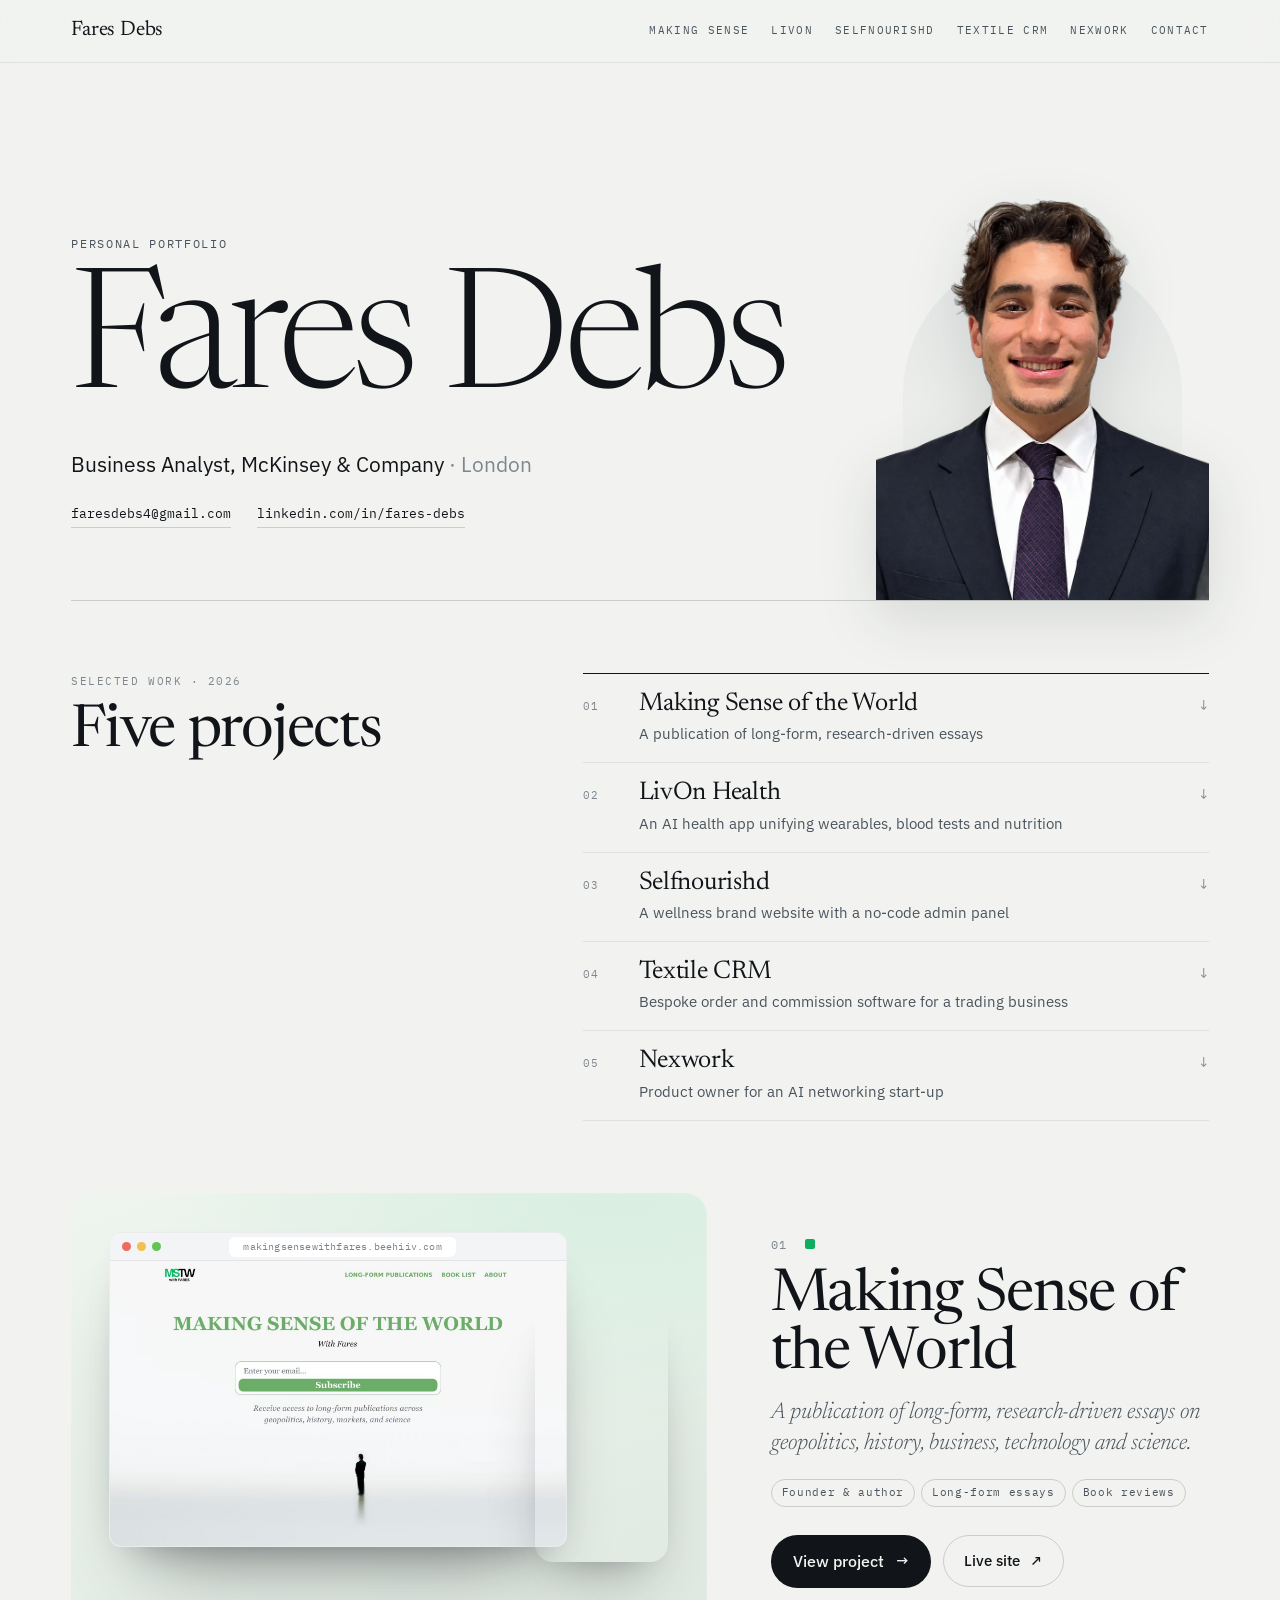
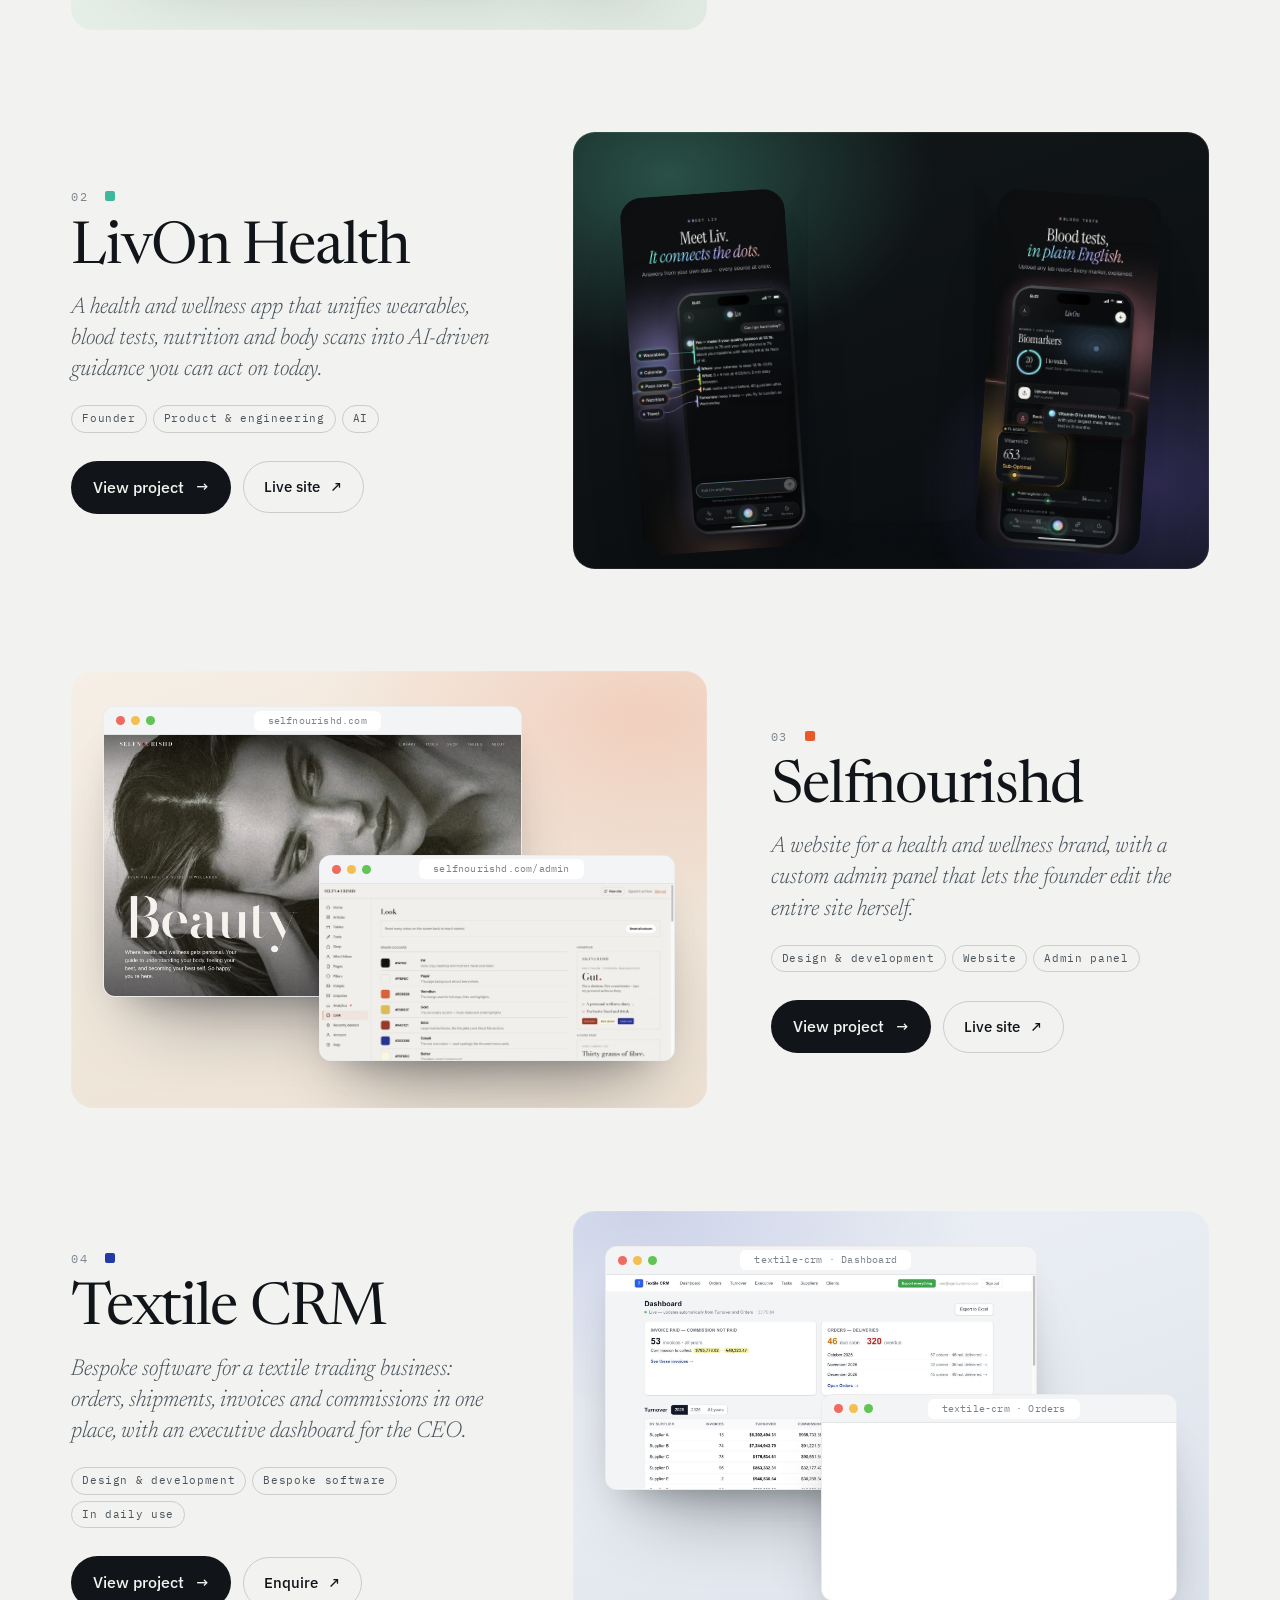
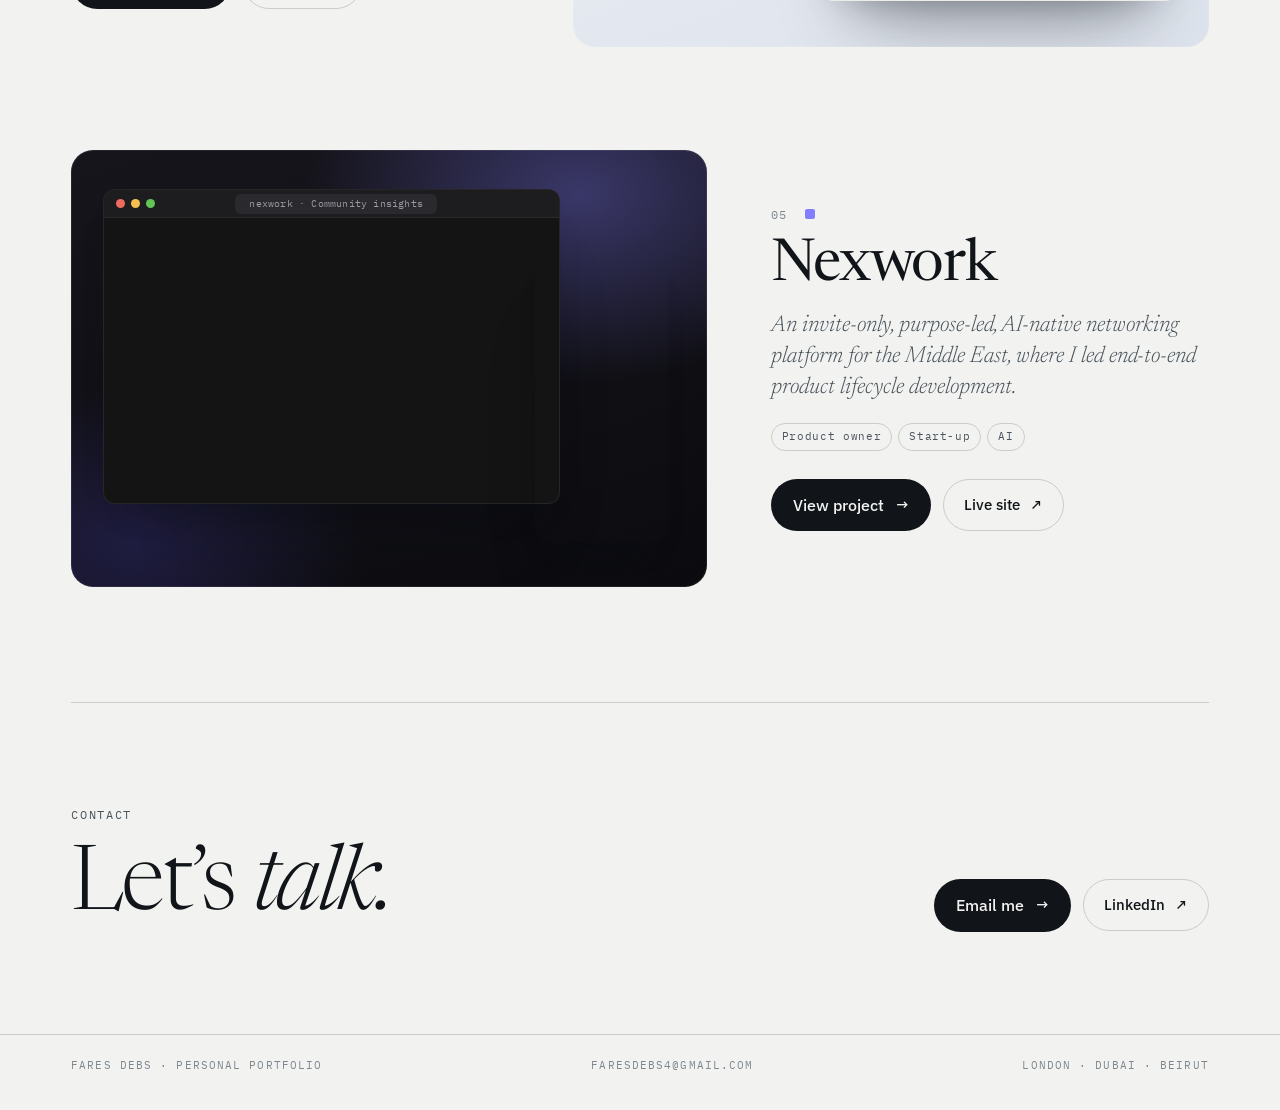
==== commit 67e007fe: "Add files via upload" ====
--- a/index.html
+++ b/index.html
@@ -18,7 +18,10 @@
 <header class="bar"><div class="wrap">
   <a class="me" href="/">Fares Debs</a>
   <nav aria-label="Projects"><a class="opt" href="/making-sense">Making Sense</a><a class="opt" href="/livon">LivOn</a><a class="opt" href="/selfnourishd">Selfnourishd</a><a class="opt" href="/textile-crm">Textile CRM</a><a class="opt" href="/nexwork">Nexwork</a><a href="mailto:faresdebs4@gmail.com">Contact</a></nav>
-</div></header>
+  <button class="burger" type="button" aria-label="Open menu" aria-expanded="false" aria-controls="mnav" onclick="const o=document.body.classList.toggle('menu-open');this.setAttribute('aria-expanded',o);this.setAttribute('aria-label',o?'Close menu':'Open menu')"><span></span><span></span><span></span></button>
+</div>
+<div class="mnav" id="mnav"><div class="wrap"><a href="/">Home</a><a href="/making-sense">Making Sense of the World</a><a href="/livon">LivOn Health</a><a href="/selfnourishd">Selfnourishd</a><a href="/textile-crm">Textile CRM</a><a href="/nexwork">Nexwork</a><a href="mailto:faresdebs4@gmail.com">Contact</a></div></div>
+</header>
 
 <main class="wrap">
   <section class="hero">
@@ -32,7 +35,7 @@
   </section>
   <section class="intro">
     <div><div class="label">Selected work · 2026</div><h2 class="five">Five projects</h2></div>
-    <ol class="toc"><li><a href="#making-sense"><span class="n">01</span><span class="t"><b>Making Sense of the World</b><em>A publication of long-form, research-driven essays</em></span><span class="d">↓</span></a></li><li><a href="#livon"><span class="n">02</span><span class="t"><b>LivOn Health</b><em>An AI health app unifying wearables, blood tests and nutrition</em></span><span class="d">↓</span></a></li><li><a href="#selfnourishd"><span class="n">03</span><span class="t"><b>Selfnourishd</b><em>A wellness brand website with a no-code admin panel</em></span><span class="d">↓</span></a></li><li><a href="#textile-crm"><span class="n">04</span><span class="t"><b>Textile CRM</b><em>Bespoke order and commission software for a trading business</em></span><span class="d">↓</span></a></li><li><a href="#nexwork"><span class="n">05</span><span class="t"><b>Nexwork</b><em>Product lead for Communities at an AI networking start-up</em></span><span class="d">↓</span></a></li></ol>
+    <ol class="toc"><li><a href="#making-sense"><span class="n">01</span><span class="t"><b>Making Sense of the World</b><em>A publication of long-form, research-driven essays</em></span><span class="d">↓</span></a></li><li><a href="#livon"><span class="n">02</span><span class="t"><b>LivOn Health</b><em>An AI health app unifying wearables, blood tests and nutrition</em></span><span class="d">↓</span></a></li><li><a href="#selfnourishd"><span class="n">03</span><span class="t"><b>Selfnourishd</b><em>A wellness brand website with a no-code admin panel</em></span><span class="d">↓</span></a></li><li><a href="#textile-crm"><span class="n">04</span><span class="t"><b>Textile CRM</b><em>Bespoke order and commission software for a trading business</em></span><span class="d">↓</span></a></li><li><a href="#nexwork"><span class="n">05</span><span class="t"><b>Nexwork</b><em>Product owner for an AI networking start-up</em></span><span class="d">↓</span></a></li></ol>
   </section>
   <section class="rows" id="projects">
     <article class="row rv" id="making-sense">
@@ -76,8 +79,8 @@
   <div>
     <div class="num">05 <span class="sw" style="background:#837DFF;margin-left:8px"></span></div>
     <h2><a href="/nexwork">Nexwork</a></h2>
-    <p class="one">An invite-only, AI-native networking platform for the Middle East, where I led the end-to-end product lifecycle of the Communities feature.</p>
-    <div class="tags"><span class="tag">Product lead, Communities</span><span class="tag">Start-up</span><span class="tag">AI</span></div>
+    <p class="one">An invite-only, purpose-led, AI-native networking platform for the Middle East, where I led end-to-end product lifecycle development.</p>
+    <div class="tags"><span class="tag">Product owner</span><span class="tag">Start-up</span><span class="tag">AI</span></div>
     <div class="actions"><a class="cta" href="/nexwork">View project <span class="ar">→</span></a><a class="ghost" href="https://nexworkme.com/" target="_blank" rel="noopener">Live site <span class="ar">↗</span></a></div>
   </div>
 </article>
--- a/style.css
+++ b/style.css
@@ -206,3 +206,22 @@
 @media (max-width:760px){.portrait.cut{width:200px;margin-bottom:0}}
 .toc .t{flex-direction:column;align-items:flex-start;gap:3px}
 @media (max-width:760px){.portrait.cut img{-webkit-mask-image:linear-gradient(to bottom,#000 78%,transparent);mask-image:linear-gradient(to bottom,#000 78%,transparent)}}
+
+/* mobile menu */
+.burger{display:none;width:40px;height:40px;margin-right:-8px;border:0;background:none;cursor:pointer;flex-direction:column;justify-content:center;align-items:center;gap:5px;padding:0}
+.burger span{display:block;width:22px;height:1.5px;background:var(--ink);border-radius:2px;transition:transform .25s ease,opacity .2s}
+.menu-open .burger span:nth-child(1){transform:translateY(6.5px) rotate(45deg)}
+.menu-open .burger span:nth-child(2){opacity:0}
+.menu-open .burger span:nth-child(3){transform:translateY(-6.5px) rotate(-45deg)}
+.mnav{display:none}
+@media (max-width:860px){
+  .bar nav{display:none}
+  .burger{display:flex}
+  .mnav{display:block;max-height:0;overflow:hidden;transition:max-height .35s ease;border-top:1px solid transparent}
+  .menu-open .mnav{max-height:520px;border-top-color:var(--rule-2)}
+  .mnav .wrap{display:flex;flex-direction:column;padding-block:6px 18px}
+  .mnav a{font-family:var(--serif);font-size:24px;letter-spacing:-.01em;padding:12px 0;border-bottom:1px solid var(--rule-2)}
+  .mnav a:last-child{border-bottom:0;font-family:var(--mono);font-size:12px;letter-spacing:.12em;text-transform:uppercase;color:var(--ink-2);padding-top:16px}
+  .mnav a[aria-current]{color:var(--accent)}
+}
+.bar .mnav .wrap{align-items:stretch;justify-content:flex-start}
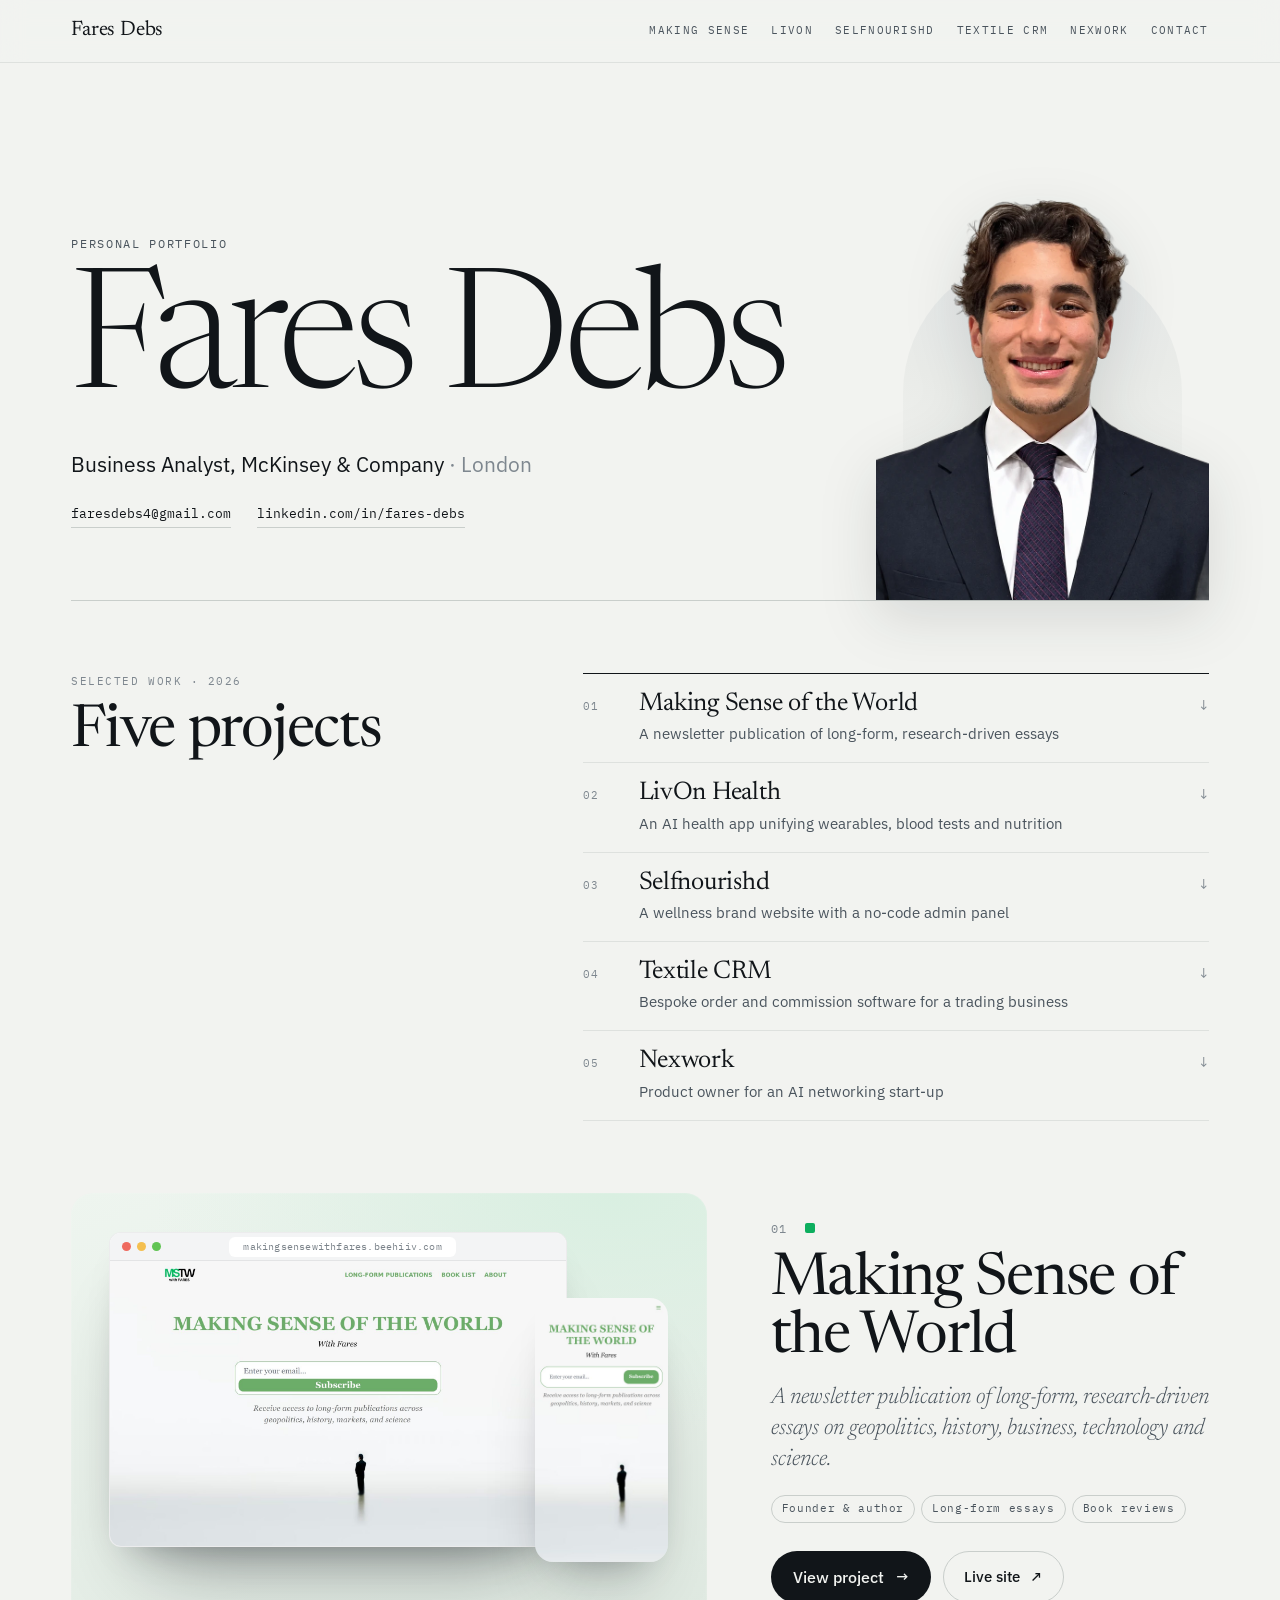
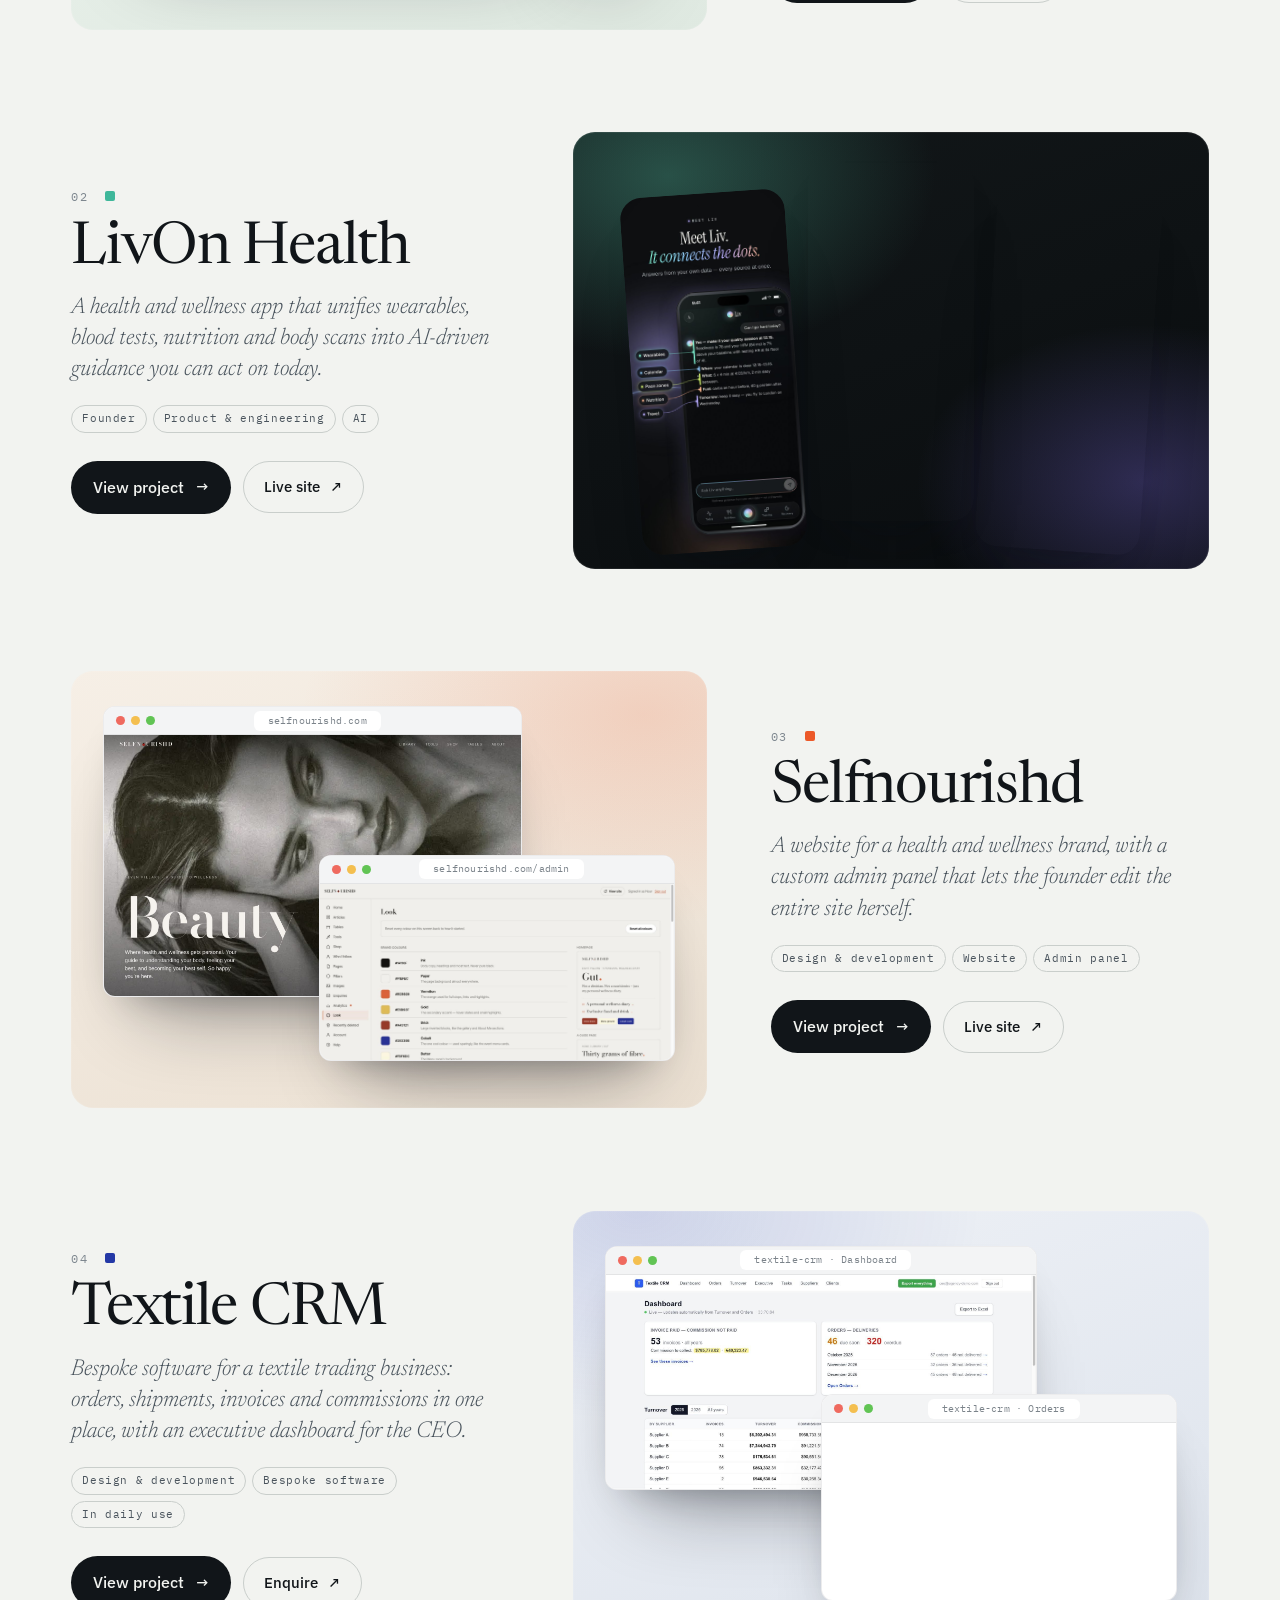
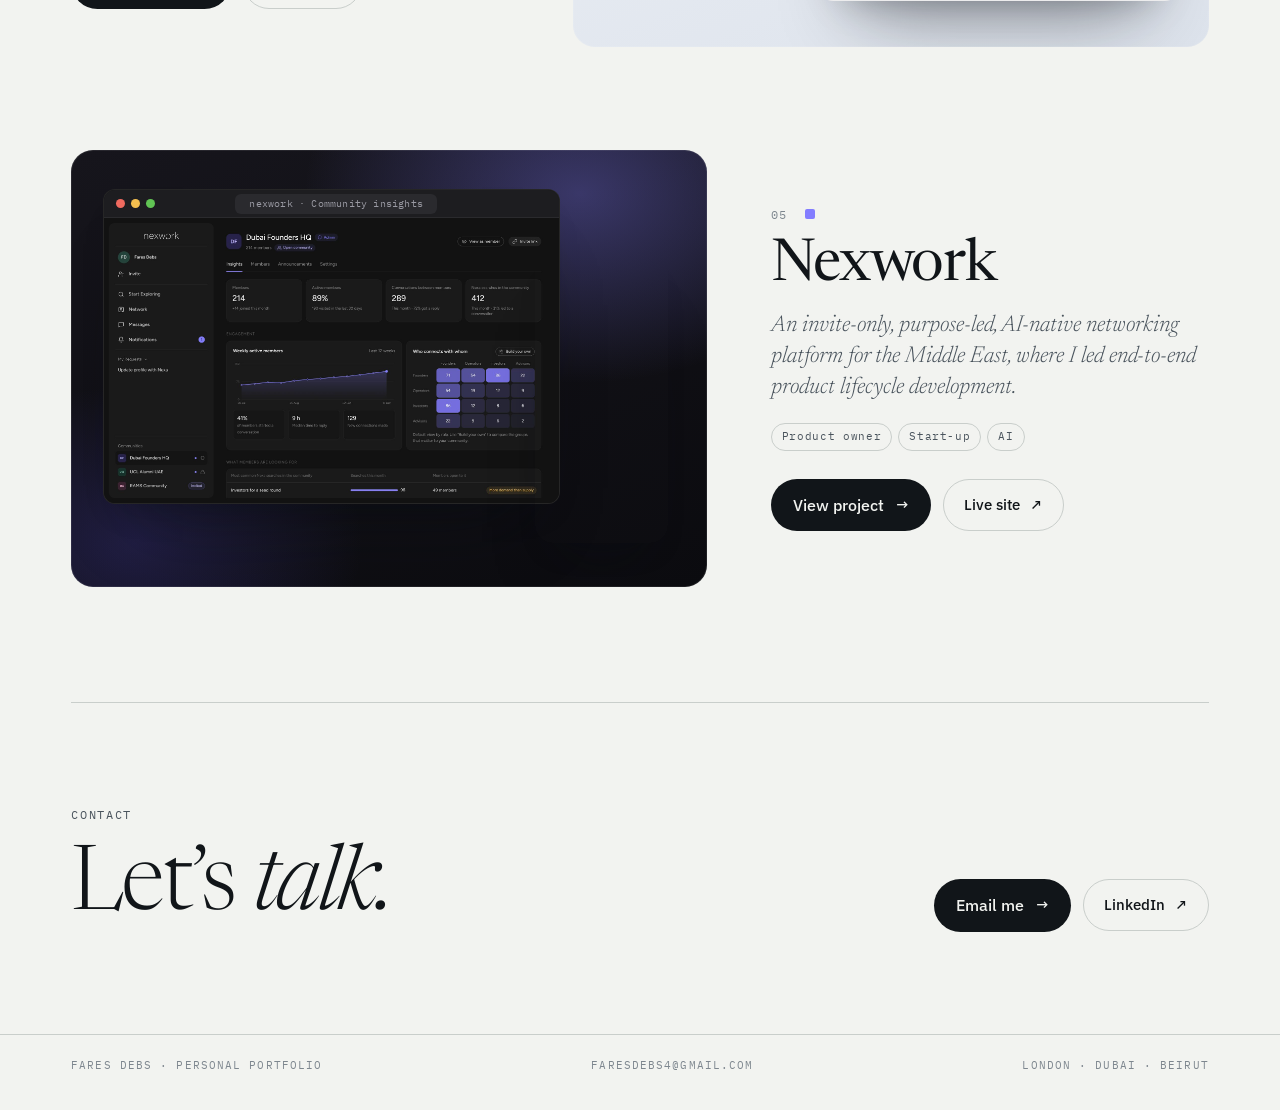
==== commit c394a1b4: "Add files via upload" ====
--- a/index.html
+++ b/index.html
@@ -35,7 +35,7 @@
   </section>
   <section class="intro">
     <div><div class="label">Selected work · 2026</div><h2 class="five">Five projects</h2></div>
-    <ol class="toc"><li><a href="#making-sense"><span class="n">01</span><span class="t"><b>Making Sense of the World</b><em>A publication of long-form, research-driven essays</em></span><span class="d">↓</span></a></li><li><a href="#livon"><span class="n">02</span><span class="t"><b>LivOn Health</b><em>An AI health app unifying wearables, blood tests and nutrition</em></span><span class="d">↓</span></a></li><li><a href="#selfnourishd"><span class="n">03</span><span class="t"><b>Selfnourishd</b><em>A wellness brand website with a no-code admin panel</em></span><span class="d">↓</span></a></li><li><a href="#textile-crm"><span class="n">04</span><span class="t"><b>Textile CRM</b><em>Bespoke order and commission software for a trading business</em></span><span class="d">↓</span></a></li><li><a href="#nexwork"><span class="n">05</span><span class="t"><b>Nexwork</b><em>Product owner for an AI networking start-up</em></span><span class="d">↓</span></a></li></ol>
+    <ol class="toc"><li><a href="#making-sense"><span class="n">01</span><span class="t"><b>Making Sense of the World</b><em>A newsletter publication of long-form, research-driven essays</em></span><span class="d">↓</span></a></li><li><a href="#livon"><span class="n">02</span><span class="t"><b>LivOn Health</b><em>An AI health app unifying wearables, blood tests and nutrition</em></span><span class="d">↓</span></a></li><li><a href="#selfnourishd"><span class="n">03</span><span class="t"><b>Selfnourishd</b><em>A wellness brand website with a no-code admin panel</em></span><span class="d">↓</span></a></li><li><a href="#textile-crm"><span class="n">04</span><span class="t"><b>Textile CRM</b><em>Bespoke order and commission software for a trading business</em></span><span class="d">↓</span></a></li><li><a href="#nexwork"><span class="n">05</span><span class="t"><b>Nexwork</b><em>Product owner for an AI networking start-up</em></span><span class="d">↓</span></a></li></ol>
   </section>
   <section class="rows" id="projects">
     <article class="row rv" id="making-sense">
@@ -43,7 +43,7 @@
   <div>
     <div class="num">01 <span class="sw" style="background:#0DAE5E;margin-left:8px"></span></div>
     <h2><a href="/making-sense">Making Sense of the World</a></h2>
-    <p class="one">A publication of long-form, research-driven essays on geopolitics, history, business, technology and science.</p>
+    <p class="one">A newsletter publication of long-form, research-driven essays on geopolitics, history, business, technology and science.</p>
     <div class="tags"><span class="tag">Founder & author</span><span class="tag">Long-form essays</span><span class="tag">Book reviews</span></div>
     <div class="actions"><a class="cta" href="/making-sense">View project <span class="ar">→</span></a><a class="ghost" href="https://makingsensewithfares.beehiiv.com/" target="_blank" rel="noopener">Live site <span class="ar">↗</span></a></div>
   </div>
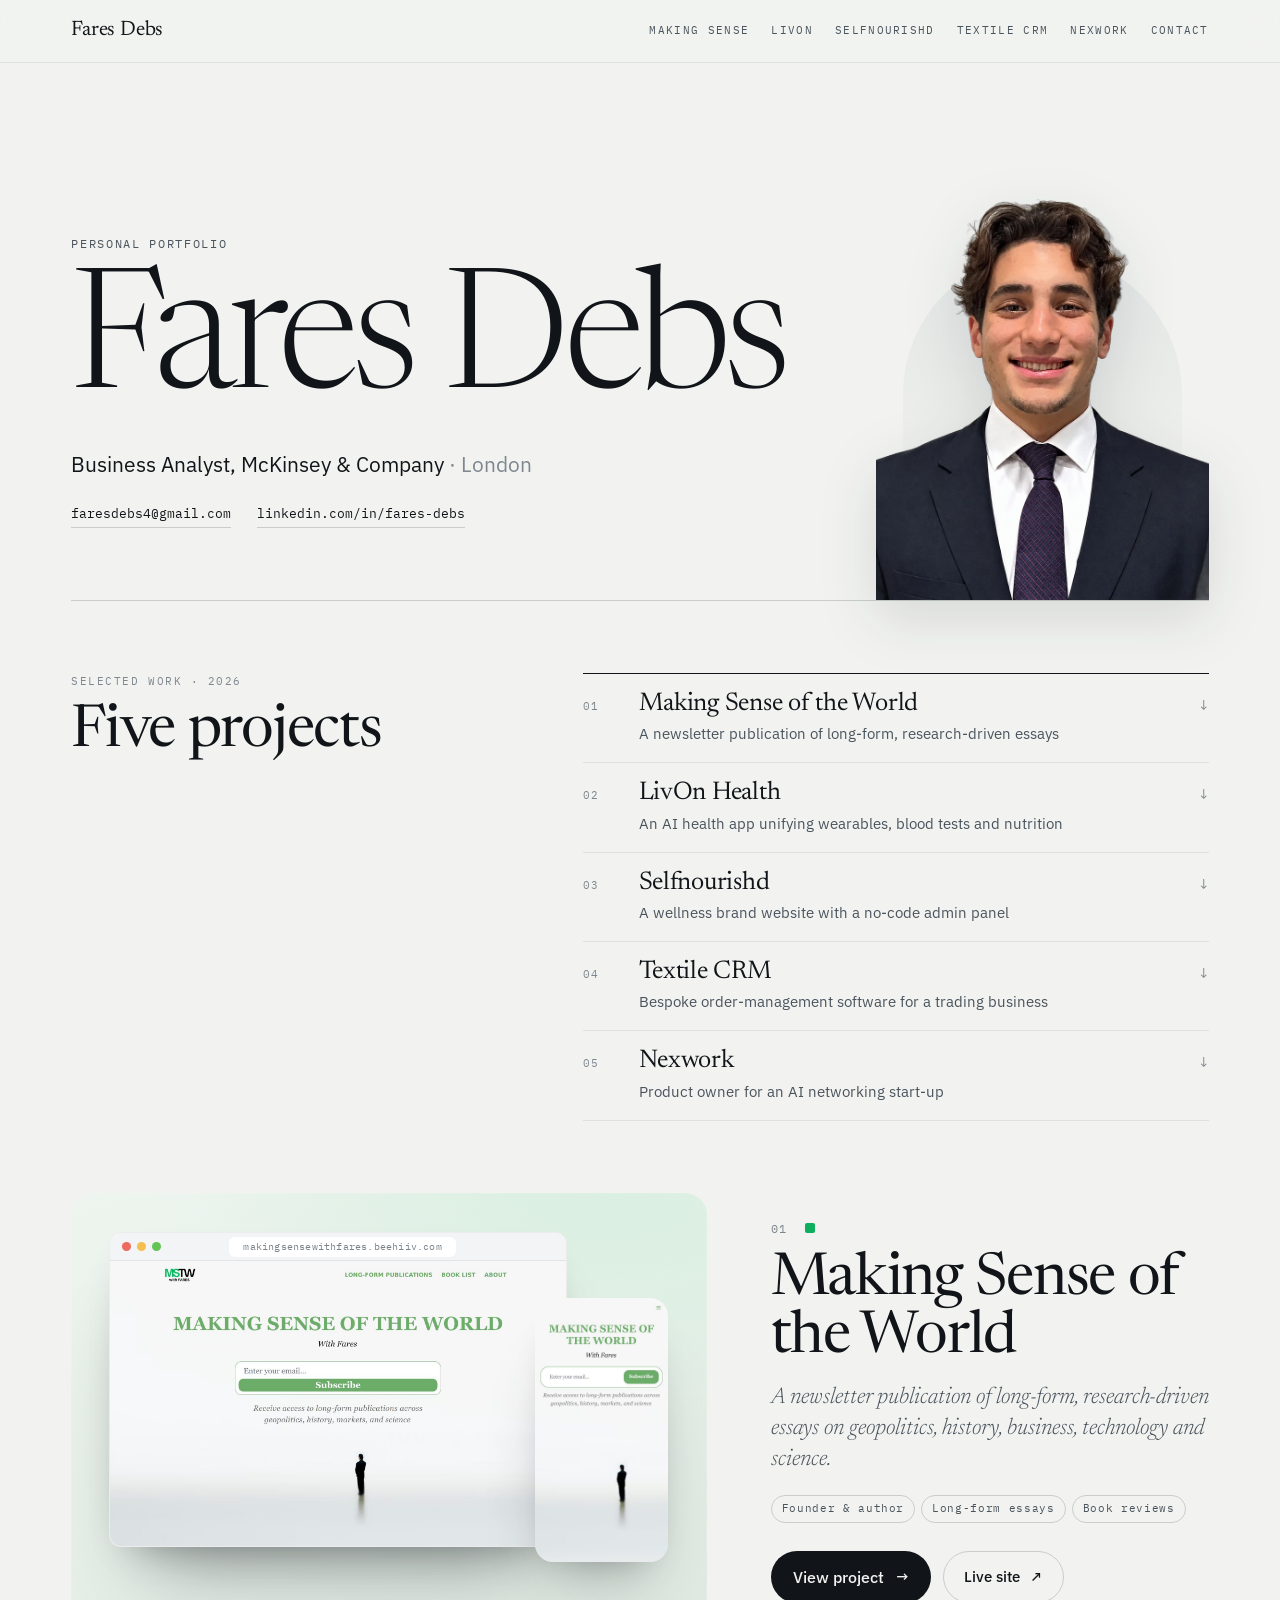
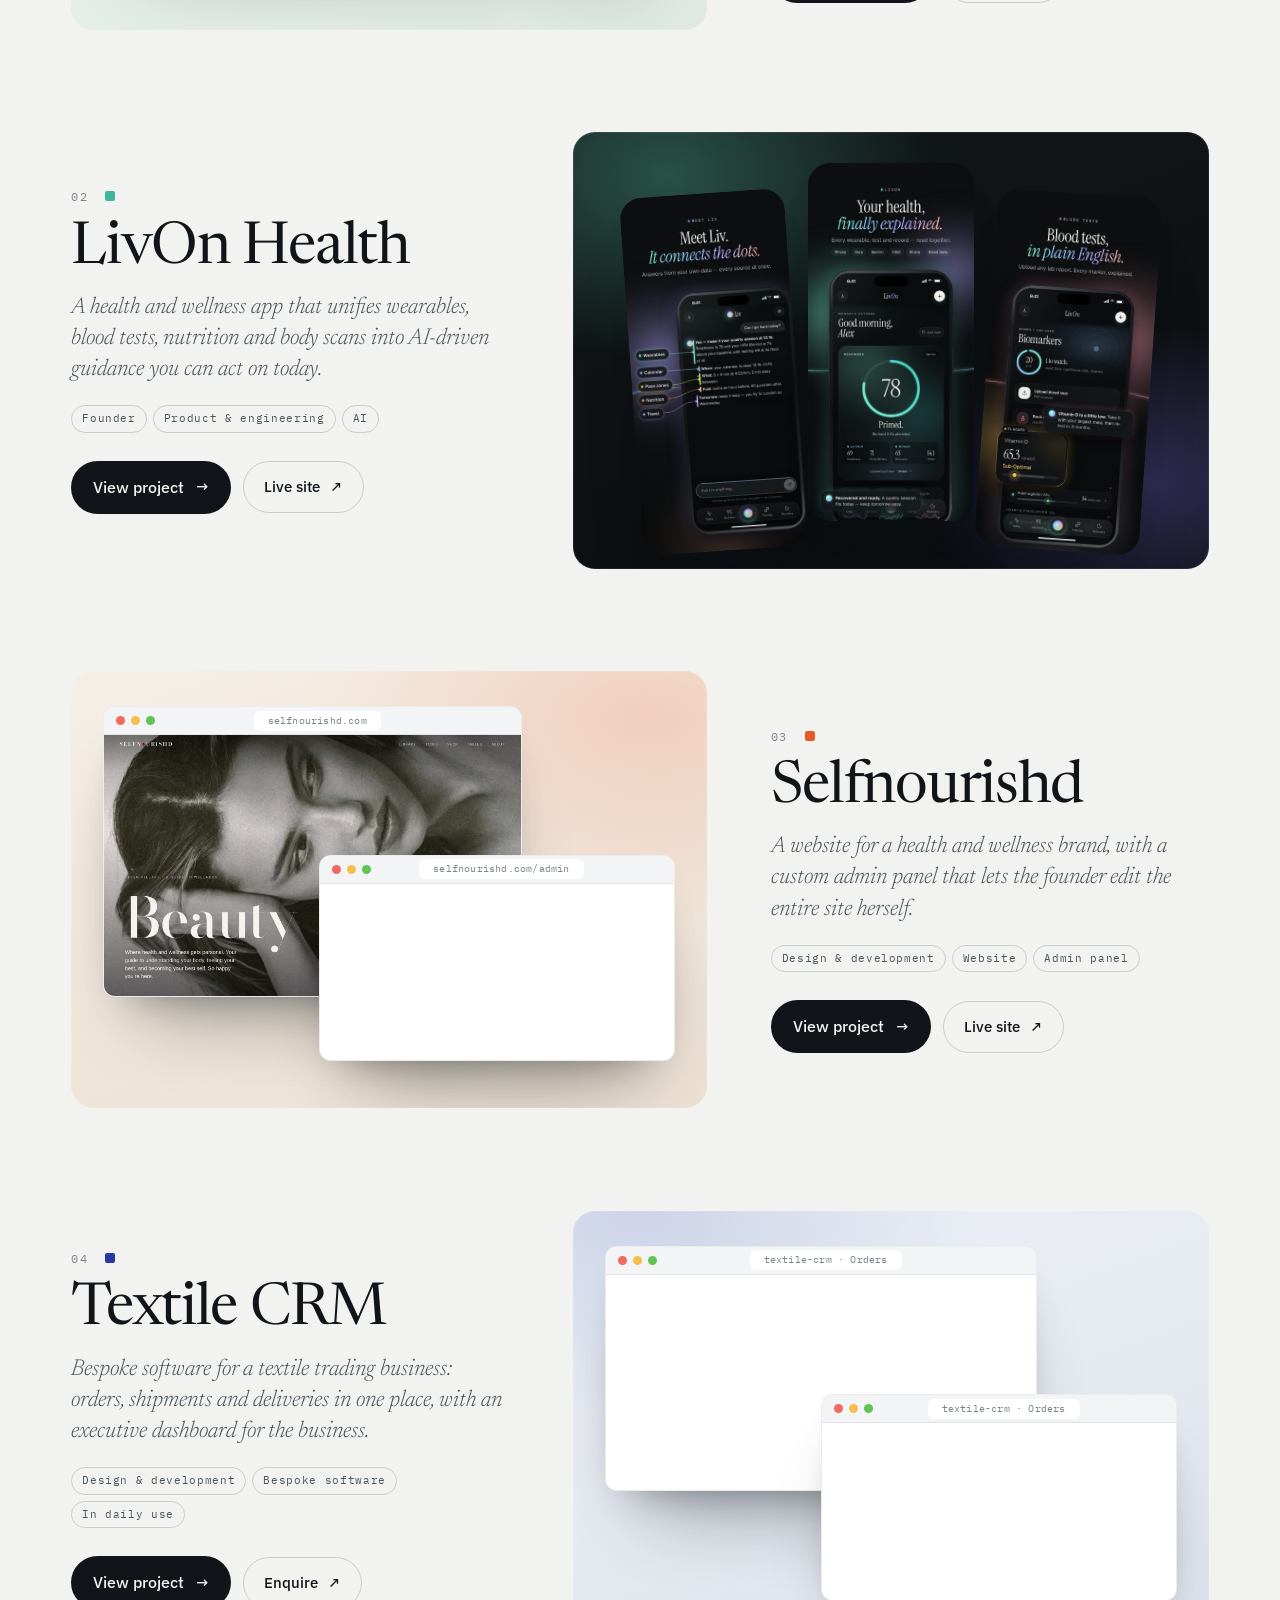
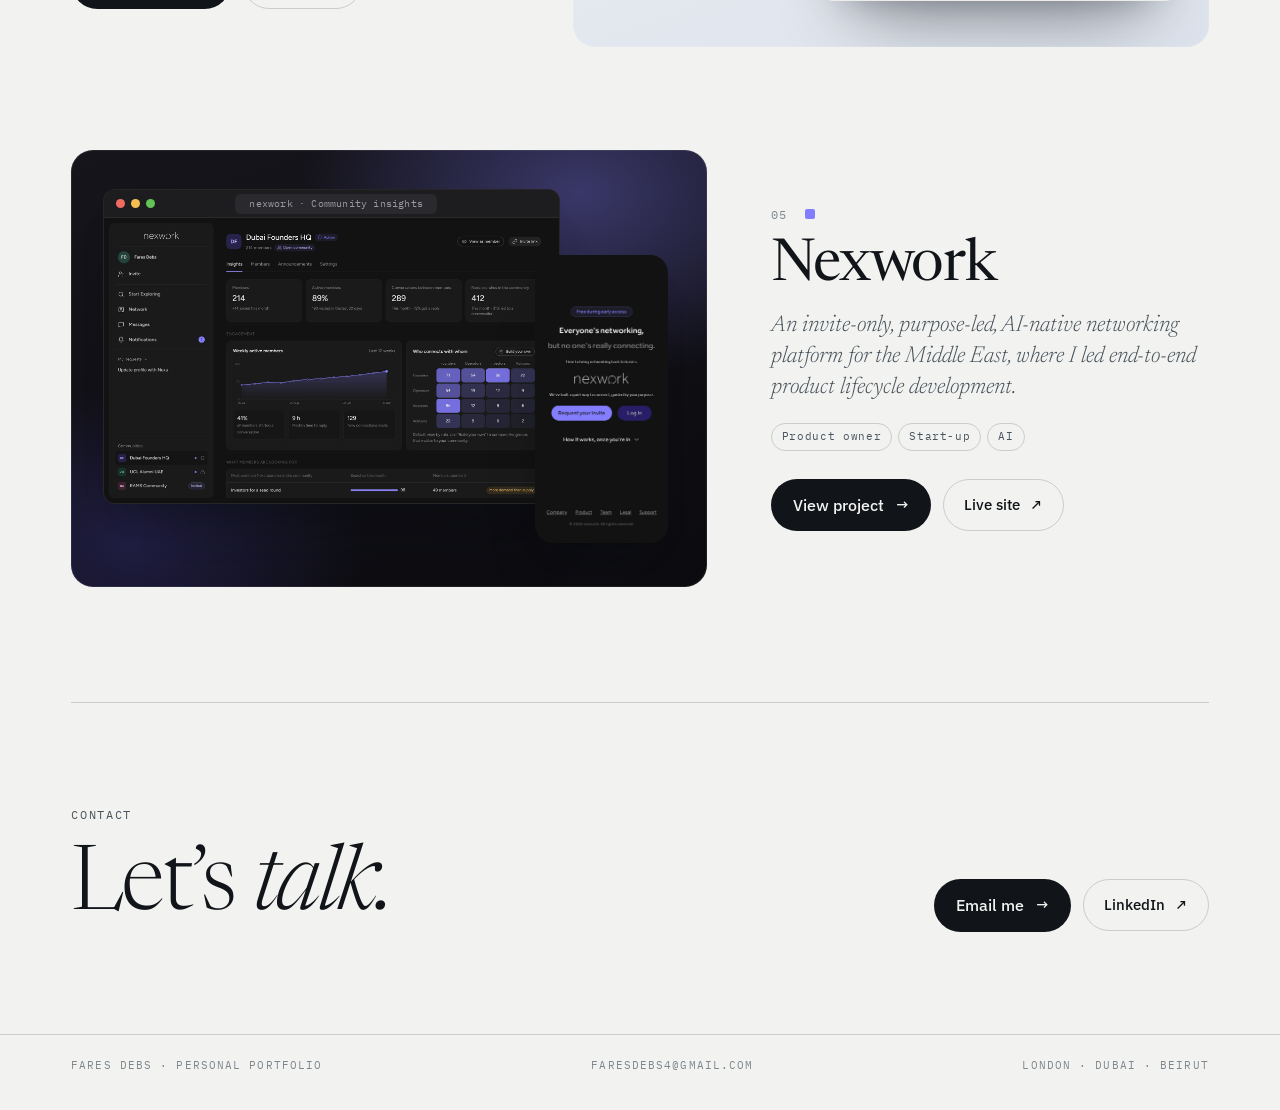
==== commit bcc71d22: "Add files via upload" ====
--- a/index.html
+++ b/index.html
@@ -35,7 +35,7 @@
   </section>
   <section class="intro">
     <div><div class="label">Selected work · 2026</div><h2 class="five">Five projects</h2></div>
-    <ol class="toc"><li><a href="#making-sense"><span class="n">01</span><span class="t"><b>Making Sense of the World</b><em>A newsletter publication of long-form, research-driven essays</em></span><span class="d">↓</span></a></li><li><a href="#livon"><span class="n">02</span><span class="t"><b>LivOn Health</b><em>An AI health app unifying wearables, blood tests and nutrition</em></span><span class="d">↓</span></a></li><li><a href="#selfnourishd"><span class="n">03</span><span class="t"><b>Selfnourishd</b><em>A wellness brand website with a no-code admin panel</em></span><span class="d">↓</span></a></li><li><a href="#textile-crm"><span class="n">04</span><span class="t"><b>Textile CRM</b><em>Bespoke order and commission software for a trading business</em></span><span class="d">↓</span></a></li><li><a href="#nexwork"><span class="n">05</span><span class="t"><b>Nexwork</b><em>Product owner for an AI networking start-up</em></span><span class="d">↓</span></a></li></ol>
+    <ol class="toc"><li><a href="#making-sense"><span class="n">01</span><span class="t"><b>Making Sense of the World</b><em>A newsletter publication of long-form, research-driven essays</em></span><span class="d">↓</span></a></li><li><a href="#livon"><span class="n">02</span><span class="t"><b>LivOn Health</b><em>An AI health app unifying wearables, blood tests and nutrition</em></span><span class="d">↓</span></a></li><li><a href="#selfnourishd"><span class="n">03</span><span class="t"><b>Selfnourishd</b><em>A wellness brand website with a no-code admin panel</em></span><span class="d">↓</span></a></li><li><a href="#textile-crm"><span class="n">04</span><span class="t"><b>Textile CRM</b><em>Bespoke order-management software for a trading business</em></span><span class="d">↓</span></a></li><li><a href="#nexwork"><span class="n">05</span><span class="t"><b>Nexwork</b><em>Product owner for an AI networking start-up</em></span><span class="d">↓</span></a></li></ol>
   </section>
   <section class="rows" id="projects">
     <article class="row rv" id="making-sense">
@@ -66,11 +66,11 @@
     <div class="actions"><a class="cta" href="/selfnourishd">View project <span class="ar">→</span></a><a class="ghost" href="https://www.selfnourishd.com/" target="_blank" rel="noopener">Live site <span class="ar">↗</span></a></div>
   </div>
 </article><article class="row rv" id="textile-crm">
-  <a class="stage thumb t-crm" href="/textile-crm" aria-label="Textile CRM"><div class="win " style="left:5%;top:8%;width:68%"><div class="chrome"><i></i><i></i><i></i><span class="url">textile-crm · Dashboard</span></div><div class="shot"><img src="/img/crm-dashboard.jpg" alt="CRM dashboard" decoding="async"></div></div><div class="win " style="right:5%;top:42%;width:56%"><div class="chrome"><i></i><i></i><i></i><span class="url">textile-crm · Orders</span></div><div class="shot"><img src="/img/crm-orders-alerts.jpg" alt="CRM orders" decoding="async"></div></div></a>
+  <a class="stage thumb t-crm" href="/textile-crm" aria-label="Textile CRM"><div class="win " style="left:5%;top:8%;width:68%"><div class="chrome"><i></i><i></i><i></i><span class="url">textile-crm · Orders</span></div><div class="shot"><img src="/img/crm-orders-alerts.jpg" alt="CRM orders and delivery alerts" decoding="async"></div></div><div class="win " style="right:5%;top:42%;width:56%"><div class="chrome"><i></i><i></i><i></i><span class="url">textile-crm · Orders</span></div><div class="shot"><img src="/img/crm-orders-table.jpg" alt="CRM order book" decoding="async"></div></div></a>
   <div>
     <div class="num">04 <span class="sw" style="background:#2438A6;margin-left:8px"></span></div>
     <h2><a href="/textile-crm">Textile CRM</a></h2>
-    <p class="one">Bespoke software for a textile trading business: orders, shipments, invoices and commissions in one place, with an executive dashboard for the CEO.</p>
+    <p class="one">Bespoke software for a textile trading business: orders, shipments and deliveries in one place, with an executive dashboard for the business.</p>
     <div class="tags"><span class="tag">Design & development</span><span class="tag">Bespoke software</span><span class="tag">In daily use</span></div>
     <div class="actions"><a class="cta" href="/textile-crm">View project <span class="ar">→</span></a><a class="ghost" href="mailto:faresdebs4@gmail.com?subject=Bespoke%20CRM%20enquiry">Enquire <span class="ar">↗</span></a></div>
   </div>
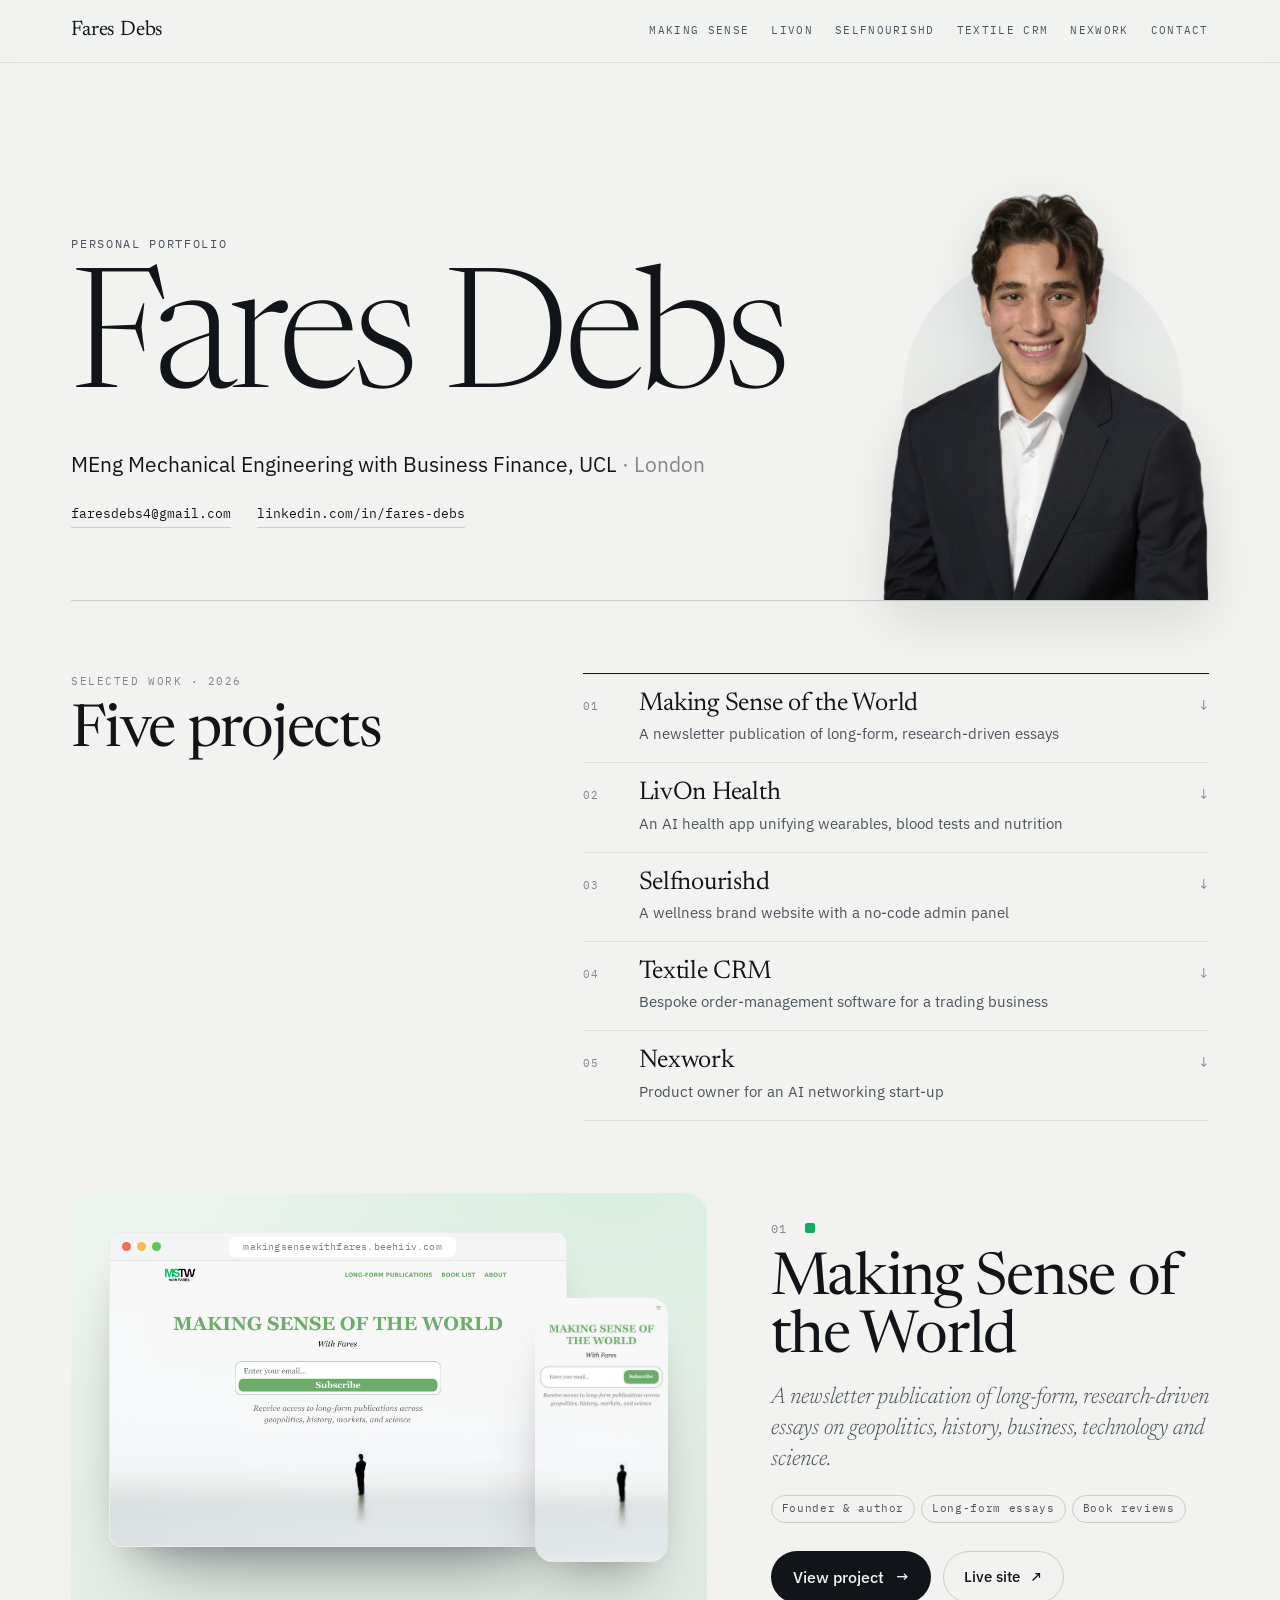
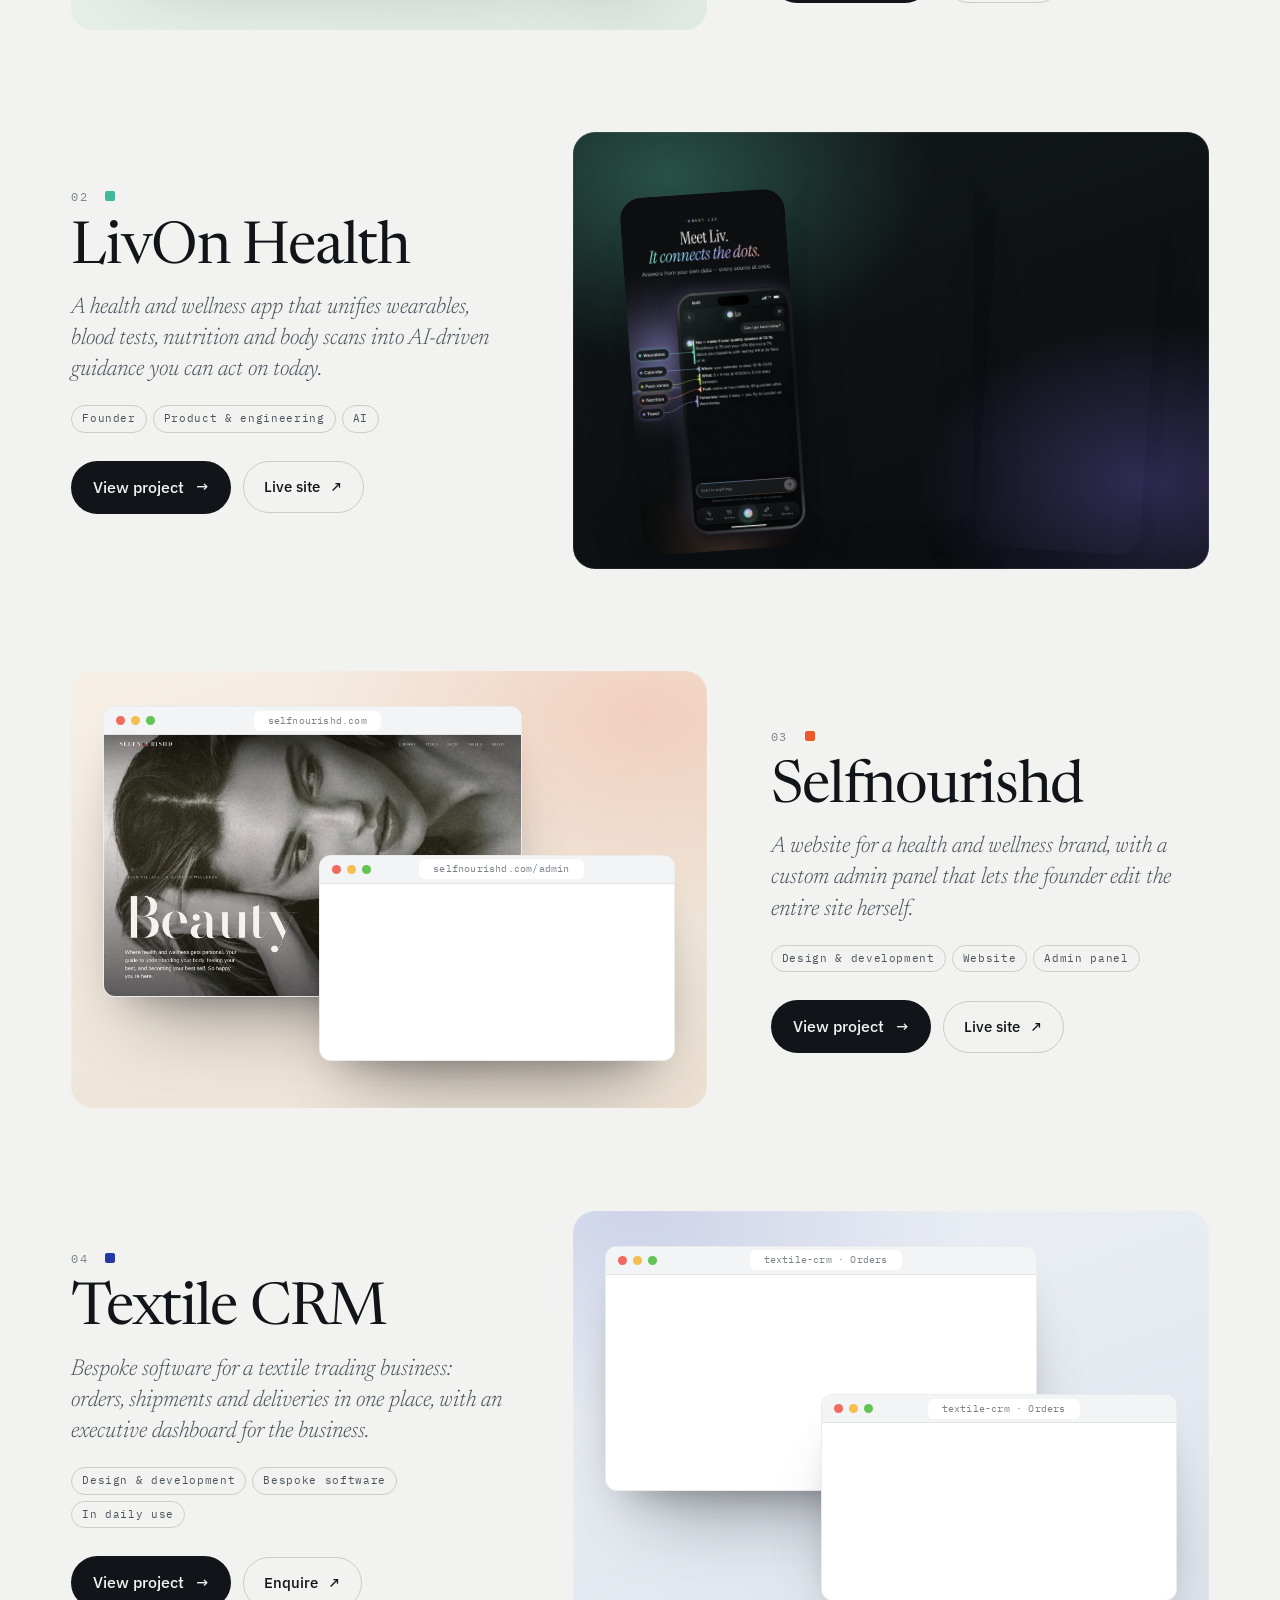
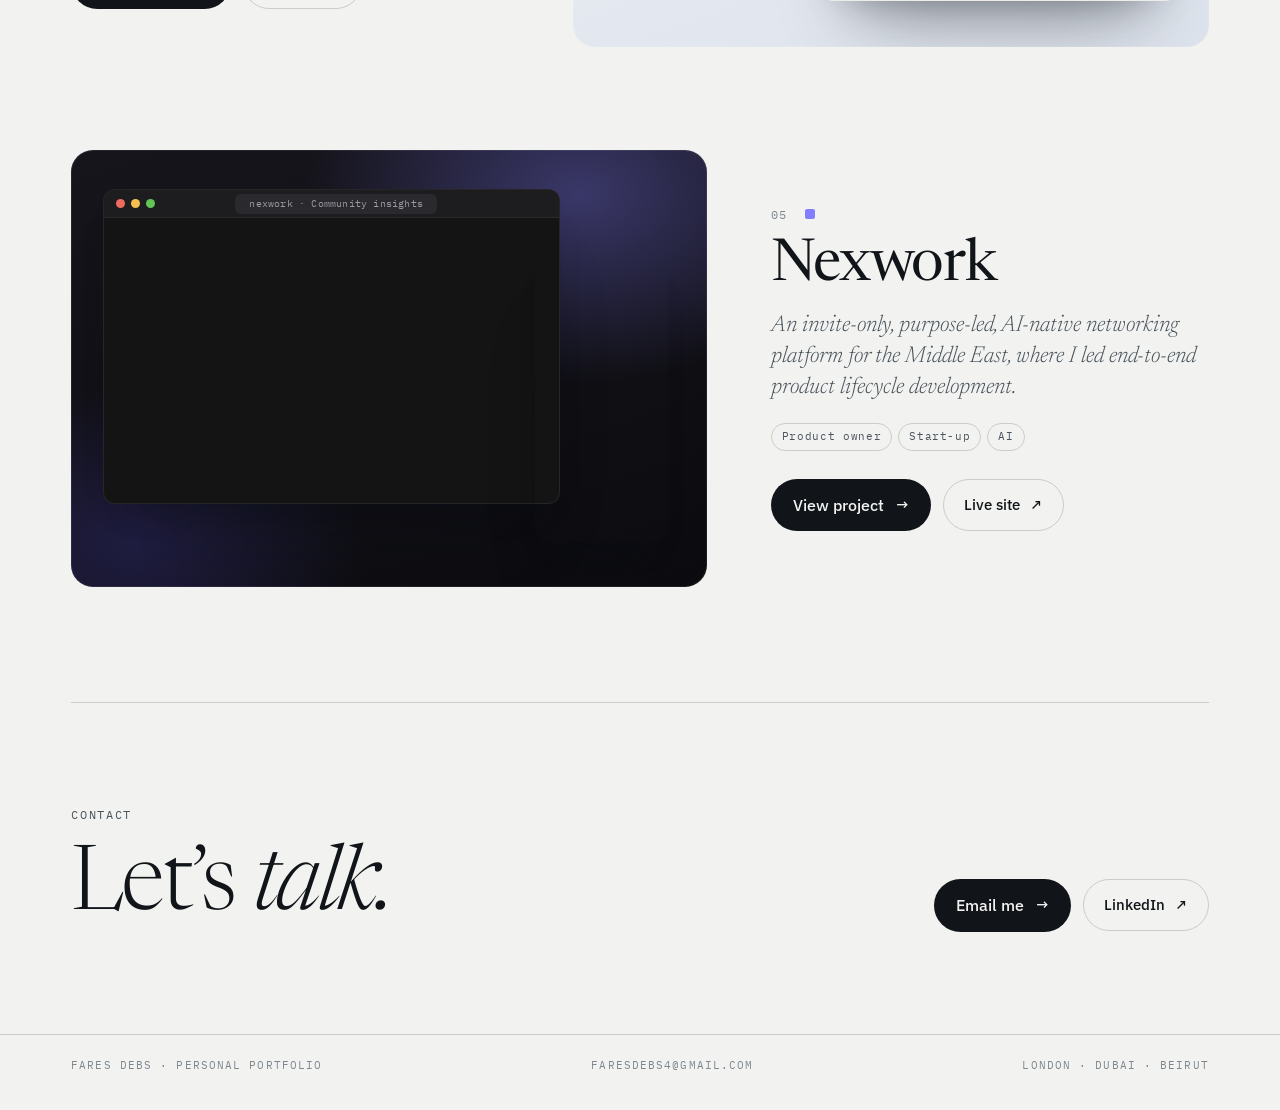
==== commit 3bb96d5c: "Add files via upload" ====
--- a/index.html
+++ b/index.html
@@ -4,9 +4,9 @@
 <meta charset="utf-8">
 <meta name="viewport" content="width=device-width, initial-scale=1, viewport-fit=cover">
 <title>Fares Debs · Personal Portfolio</title>
-<meta name="description" content="Fares Debs, Business Analyst at McKinsey &amp; Company. Personal portfolio: Making Sense of the World, LivOn Health, Selfnourishd, Textile CRM and Nexwork.">
+<meta name="description" content="Fares Debs, UCL engineering graduate. Personal portfolio: Making Sense of the World, LivOn Health, Selfnourishd, Textile CRM and Nexwork.">
 <meta property="og:title" content="Fares Debs · Personal Portfolio">
-<meta property="og:description" content="Fares Debs, Business Analyst at McKinsey &amp; Company. Personal portfolio: Making Sense of the World, LivOn Health, Selfnourishd, Textile CRM and Nexwork.">
+<meta property="og:description" content="Fares Debs, UCL engineering graduate. Personal portfolio: Making Sense of the World, LivOn Health, Selfnourishd, Textile CRM and Nexwork.">
 <meta property="og:type" content="website">
 <meta property="og:image" content="/img/og.jpg">
 <meta name="theme-color" content="#F2F3F0">
@@ -28,10 +28,10 @@
     <div>
       <div class="eyebrow">Personal Portfolio</div>
       <h1>Fares Debs</h1>
-      <p class="role">Business Analyst, McKinsey &amp; Company <span>· London</span></p>
+      <p class="role">MEng Mechanical Engineering with Business Finance, UCL <span>· London</span></p>
       <div class="contact"><a href="mailto:faresdebs4@gmail.com">faresdebs4@gmail.com</a><a href="https://www.linkedin.com/in/fares-debs/" target="_blank" rel="noopener">linkedin.com/in/fares-debs</a></div>
     </div>
-    <div class="portrait cut"><img src="/img/portrait-cut.webp" alt="Portrait of Fares Debs" width="720" height="913"></div>
+    <div class="portrait cut"><img src="/img/portrait-cut.webp?v=2" alt="Portrait of Fares Debs" width="720" height="913"></div>
   </section>
   <section class="intro">
     <div><div class="label">Selected work · 2026</div><h2 class="five">Five projects</h2></div>
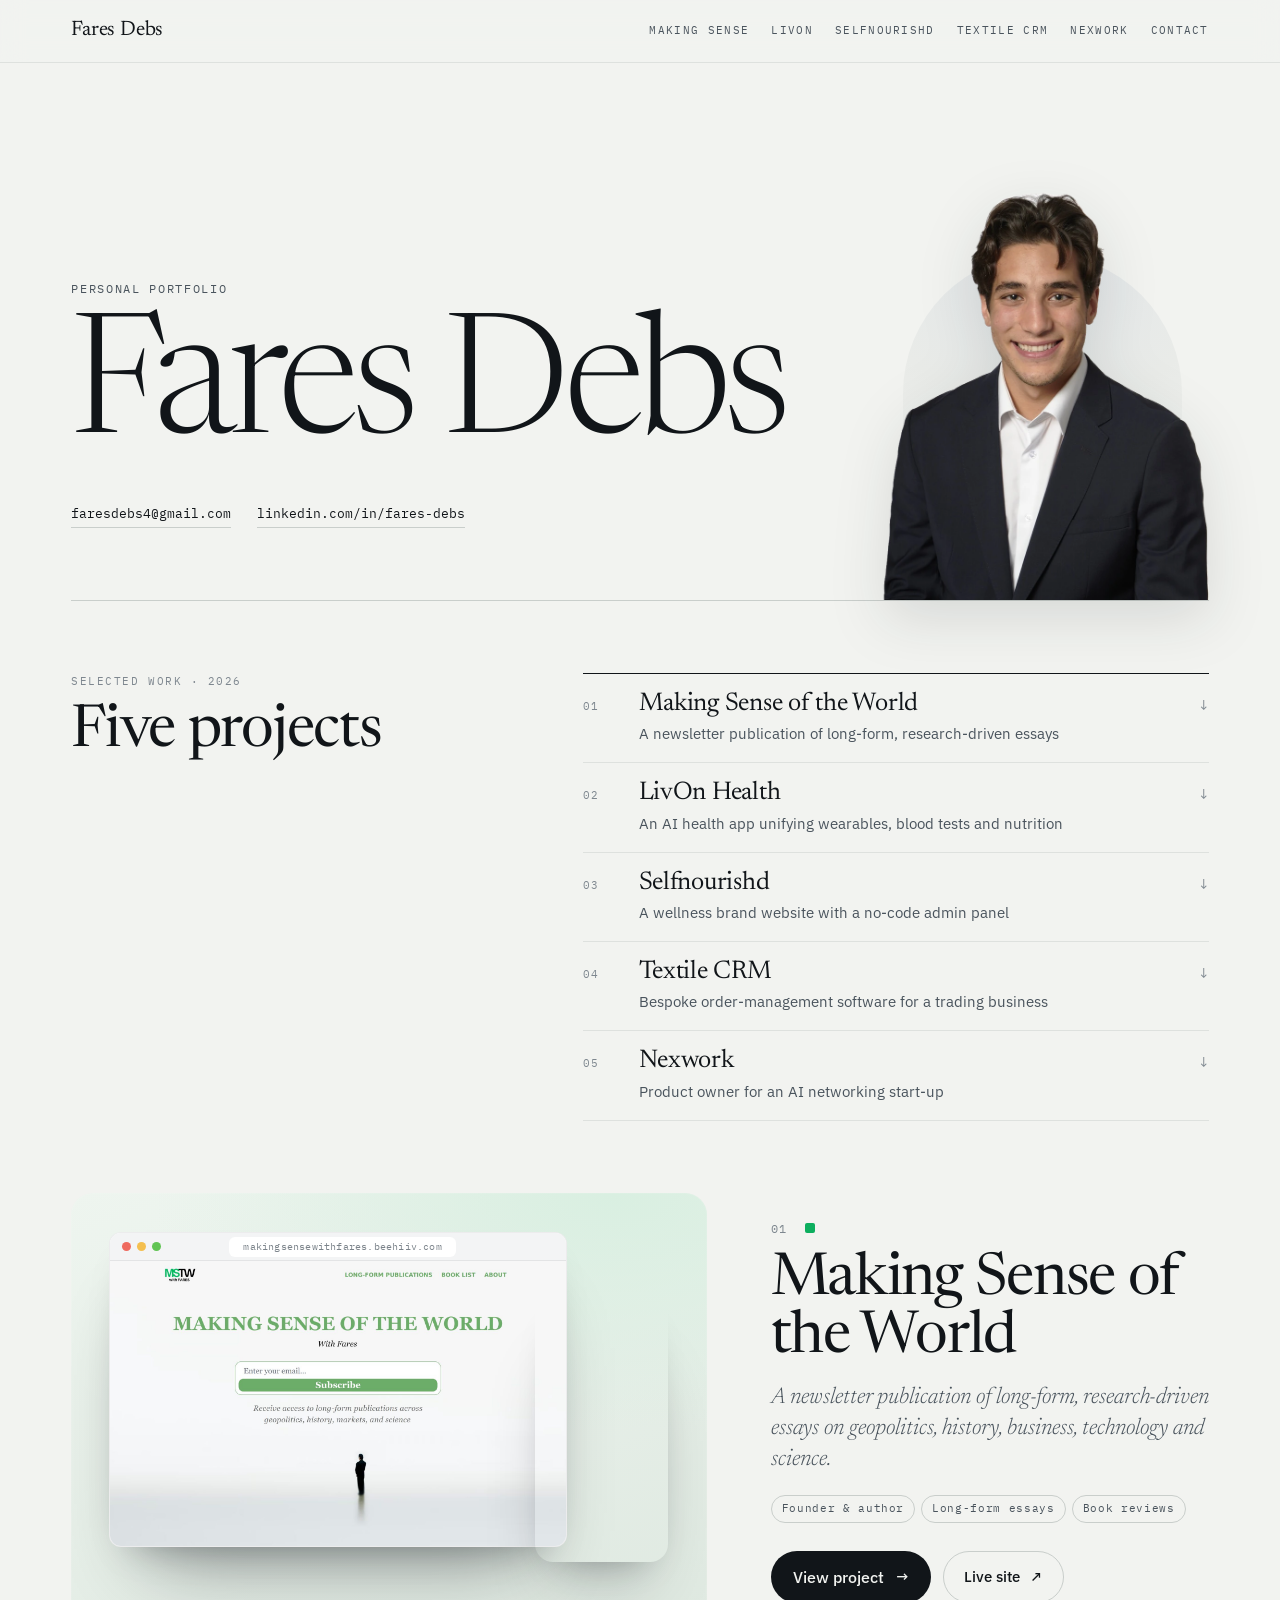
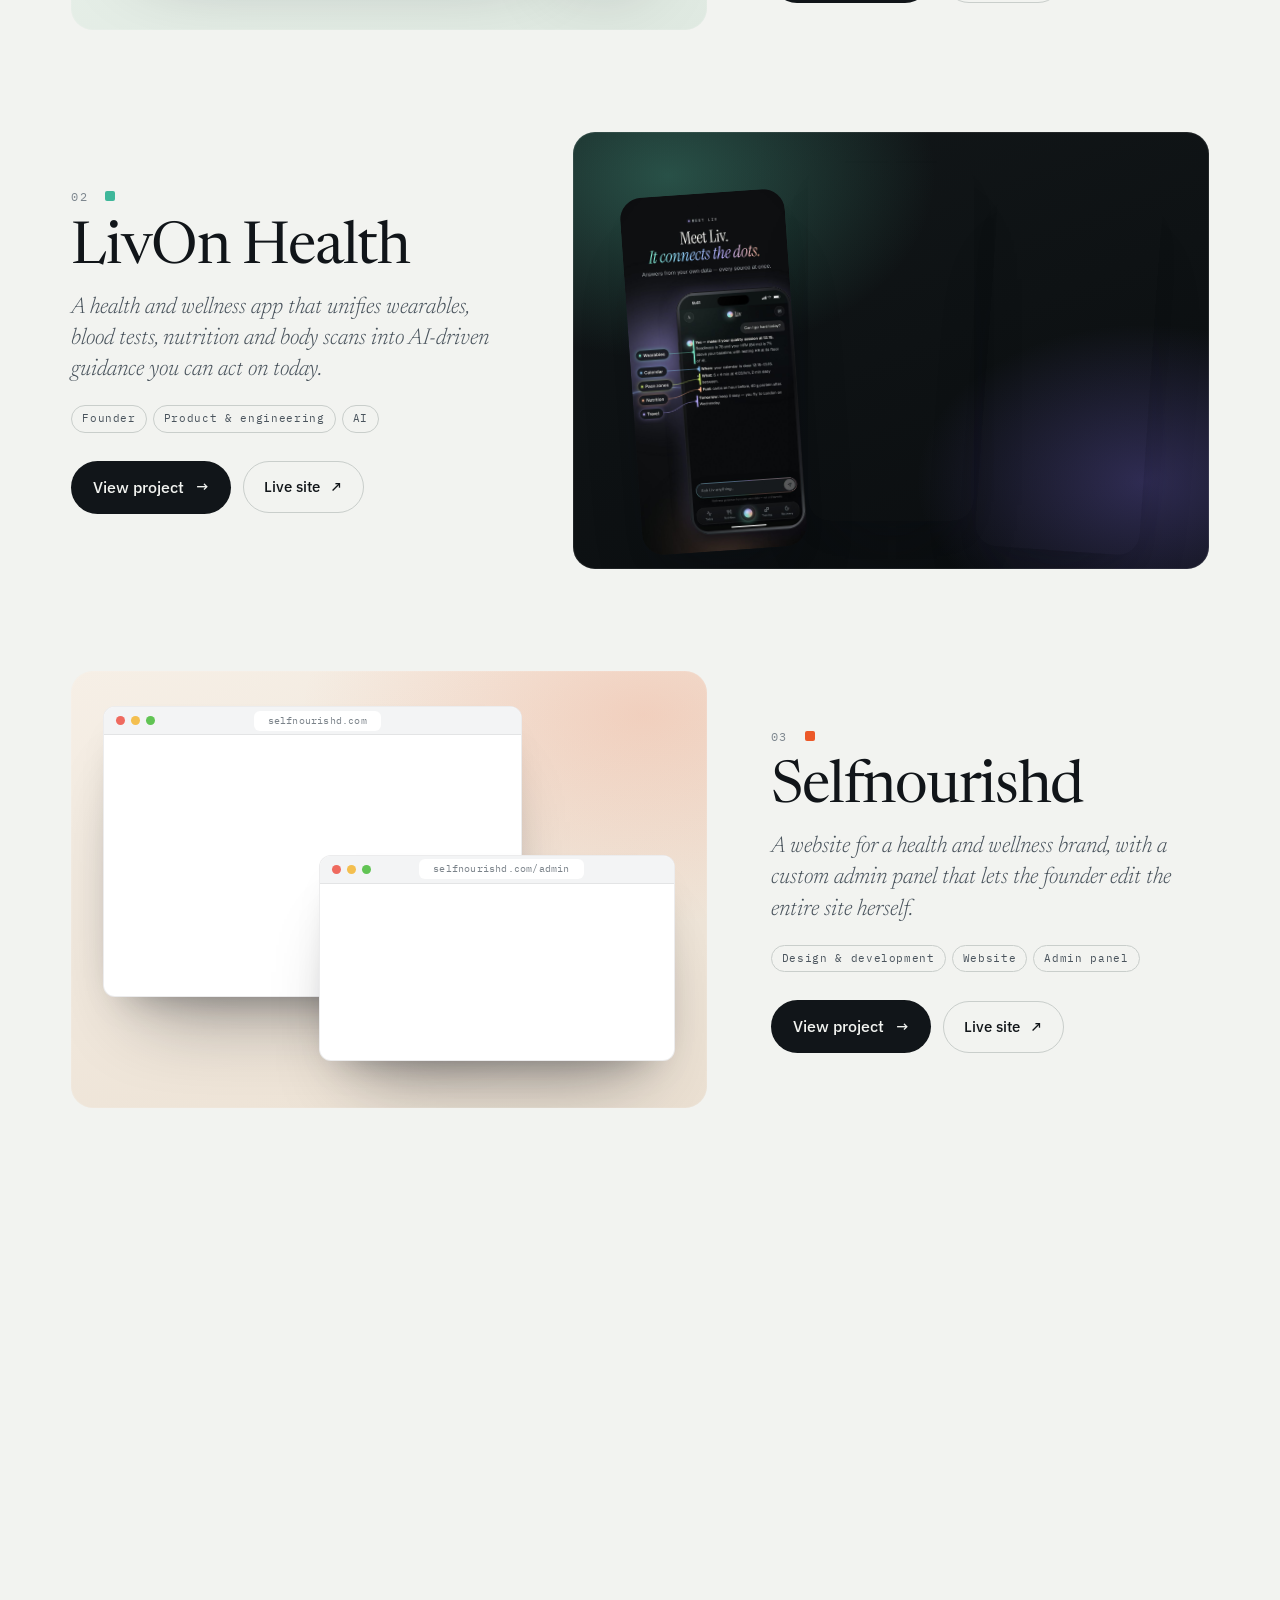
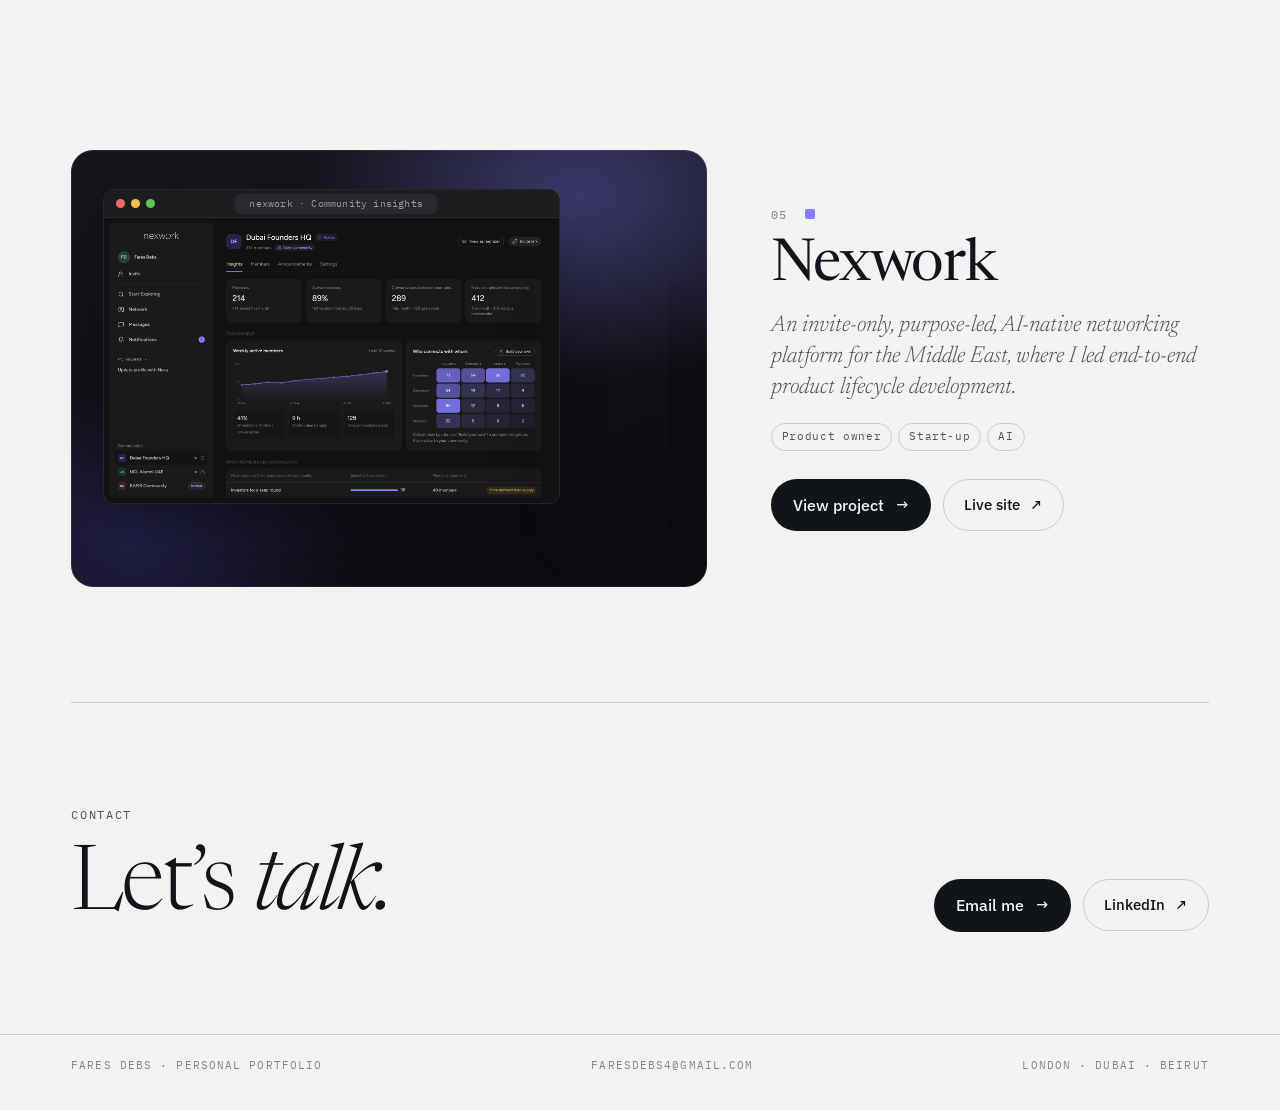
==== commit 7d1a80a2: "Add files via upload" ====
--- a/index.html
+++ b/index.html
@@ -4,15 +4,15 @@
 <meta charset="utf-8">
 <meta name="viewport" content="width=device-width, initial-scale=1, viewport-fit=cover">
 <title>Fares Debs · Personal Portfolio</title>
-<meta name="description" content="Fares Debs, UCL engineering graduate. Personal portfolio: Making Sense of the World, LivOn Health, Selfnourishd, Textile CRM and Nexwork.">
+<meta name="description" content="Fares Debs. Personal portfolio: Making Sense of the World, LivOn Health, Selfnourishd, Textile CRM and Nexwork.">
 <meta property="og:title" content="Fares Debs · Personal Portfolio">
-<meta property="og:description" content="Fares Debs, UCL engineering graduate. Personal portfolio: Making Sense of the World, LivOn Health, Selfnourishd, Textile CRM and Nexwork.">
+<meta property="og:description" content="Fares Debs. Personal portfolio: Making Sense of the World, LivOn Health, Selfnourishd, Textile CRM and Nexwork.">
 <meta property="og:type" content="website">
 <meta property="og:image" content="/img/og.jpg">
 <meta name="theme-color" content="#F2F3F0">
 <link rel="icon" href="/favicon.svg" type="image/svg+xml">
 <link rel="preconnect" href="https://fonts.googleapis.com"><link rel="preconnect" href="https://fonts.gstatic.com" crossorigin><link rel="stylesheet" href="https://fonts.googleapis.com/css2?family=IBM+Plex+Mono:wght@400;500&family=IBM+Plex+Sans:wght@400;500;600&family=Newsreader:ital,opsz,wght@0,6..72,300;0,6..72,400;1,6..72,300;1,6..72,400&display=swap">
-<link rel="stylesheet" href="/style.css">
+<link rel="stylesheet" href="/style.css?v=3">
 </head>
 <body>
 <header class="bar"><div class="wrap">
@@ -28,7 +28,6 @@
     <div>
       <div class="eyebrow">Personal Portfolio</div>
       <h1>Fares Debs</h1>
-      <p class="role">MEng Mechanical Engineering with Business Finance, UCL <span>· London</span></p>
       <div class="contact"><a href="mailto:faresdebs4@gmail.com">faresdebs4@gmail.com</a><a href="https://www.linkedin.com/in/fares-debs/" target="_blank" rel="noopener">linkedin.com/in/fares-debs</a></div>
     </div>
     <div class="portrait cut"><img src="/img/portrait-cut.webp?v=2" alt="Portrait of Fares Debs" width="720" height="913"></div>
--- a/style.css
+++ b/style.css
@@ -225,3 +225,6 @@
   .mnav a[aria-current]{color:var(--accent)}
 }
 .bar .mnav .wrap{align-items:stretch;justify-content:flex-start}
+
+/* name sits directly above the links */
+.hero h1 + .contact{margin-top:clamp(28px,3vw,40px)}
